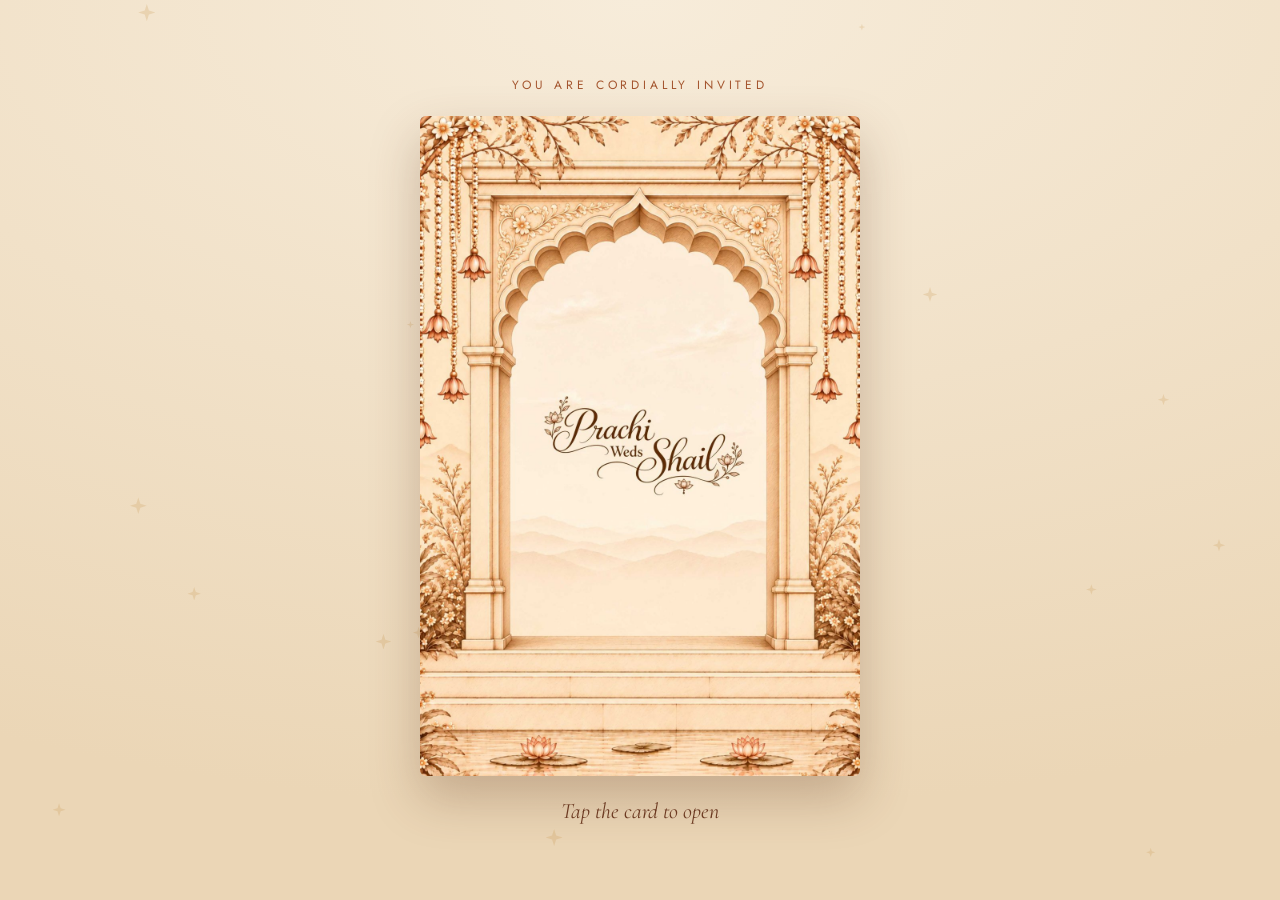
==== grah-shanti-wedding/index.html @ 87657893 "Add files via upload" ====
<!doctype html>
<html lang="en">
<head>
<meta charset="utf-8">
<meta name="viewport" content="width=device-width, initial-scale=1, viewport-fit=cover">
<title>Prachi &amp; Shail Wedding Invite</title>
<link rel="preconnect" href="https://fonts.googleapis.com">
<link rel="preconnect" href="https://fonts.gstatic.com" crossorigin>
<link rel="stylesheet" href="https://fonts.googleapis.com/css2?family=Cormorant+Garamond:ital,wght@0,500;0,600;1,500&family=Jost:wght@400;500&family=Pinyon+Script&display=swap">
<meta name="description" content="With joy in our hearts, we warmly request the honour of your presence as we celebrate the wedding of Prachi and Shail. Mangalik Avsaro on 24 December, Mangal Parinay on 25 December 2026, Anand.">
<meta name="theme-color" content="#f7ecda">
<meta property="og:type" content="website">
<meta property="og:site_name" content="Prachi &amp; Shail">
<meta property="og:title" content="Prachi &amp; Shail | Wedding Invitation">
<meta property="og:description" content="With joy in our hearts, we warmly request the honour of your presence as we celebrate the wedding of Prachi and Shail. Mangalik Avsaro on 24 December, Mangal Parinay on 25 December 2026, Anand.">
<meta property="og:image" content="https://ppanchasara.github.io/prachi-weds-shail/grah-shanti-wedding/og-image.jpg">
<meta property="og:image:secure_url" content="https://ppanchasara.github.io/prachi-weds-shail/grah-shanti-wedding/og-image.jpg">
<meta property="og:image:type" content="image/jpeg">
<meta property="og:image:width" content="1200">
<meta property="og:image:height" content="630">
<meta property="og:image:alt" content="Prachi weds Shail wedding invitation">
<meta property="og:url" content="https://ppanchasara.github.io/prachi-weds-shail/grah-shanti-wedding/">
<meta name="twitter:card" content="summary_large_image">
<meta name="twitter:title" content="Prachi &amp; Shail | Wedding Invitation">
<meta name="twitter:description" content="With joy in our hearts, we warmly request the honour of your presence as we celebrate the wedding of Prachi and Shail. Mangalik Avsaro on 24 December, Mangal Parinay on 25 December 2026, Anand.">
<meta name="twitter:image" content="https://ppanchasara.github.io/prachi-weds-shail/grah-shanti-wedding/og-image.jpg">
<link rel="preload" href="cards/cover.jpg" as="image">
<style>:root{padding-top:env(safe-area-inset-top,0px);padding-bottom:env(safe-area-inset-bottom,0px)}img{max-width:100%}[hidden]{display:none!important}</style>
<style>
  /* Layout: her arched cover with a terracotta seal opens onto a stack of shuffling cards on warm parchment, with petals drifting down. */
  :root {
    --ground: #f7ecda;
    --ground-deep: #ebd6b6;
    --door: #e3c9a3;
    --gold: #a4552e;
    --gold-soft: #6e3b23;
    --text: #5b3220;
    --on-accent: #fff8ee;
    --script: "Pinyon Script", "Snell Roundhand", cursive;
    --display: "Cormorant Garamond", "Cormorant", Georgia, serif;
    --body: "Jost", "Futura", "Century Gothic", system-ui, sans-serif;
    color-scheme: light;
  }
  * { box-sizing: border-box; }
  html, body { height: 100%; }
  body {
    margin: 0;
    background: radial-gradient(120% 90% at 50% 0%, var(--ground) 0%, var(--ground-deep) 100%) var(--ground-deep);
    color: var(--text);
    font-family: var(--body);
    padding-block: 12px;
    padding-left: max(16px, env(safe-area-inset-left, 0px));
    padding-right: max(16px, env(safe-area-inset-right, 0px));
    overflow: hidden;
  }
  button { font: inherit; color: inherit; }
  :focus-visible { outline: 2px solid var(--gold-soft); outline-offset: 3px; }

  /* ---------- Ambient layers ---------- */
  .sky { position: fixed; inset: 0; z-index: 0; pointer-events: none; overflow: hidden; }
  .spark {
    position: absolute; background: var(--gold);
    clip-path: polygon(50% 0, 62% 38%, 100% 50%, 62% 62%, 50% 100%, 38% 62%, 0 50%, 38% 38%);
    opacity: .2; animation: twinkle var(--d, 3s) ease-in-out var(--delay, 0s) infinite;
  }
  @keyframes twinkle { 0%,100% { opacity: .12; transform: scale(.6) rotate(0deg); } 50% { opacity: .95; transform: scale(1.1) rotate(25deg); } }
  #petals { position: fixed; inset: 0; width: 100%; height: 100%; z-index: 5; pointer-events: none; }

  /* ---------- Cards ---------- */
  .stage {
    position: relative; z-index: 1;
    height: 100%; display: flex; flex-direction: column; gap: 10px;
    max-width: 980px; margin: 0 auto;
  }
  .stage[inert] { visibility: hidden; }
  .tabs {
    display: flex; gap: 8px; overflow-x: auto; scrollbar-width: none;
    padding: 2px 0 6px; justify-content: safe center;
  }
  .tabs::-webkit-scrollbar { display: none; }
  .tab {
    flex: 0 0 auto; cursor: pointer;
    background: transparent; border: 1px solid rgba(164,85,46,.32); border-radius: 999px;
    padding: 7px 14px; line-height: 1.15; text-align: center;
    font-family: var(--body); font-size: 12px; letter-spacing: .12em; text-transform: uppercase;
    color: var(--gold-soft);
    opacity: 0; transform: translateY(-8px);
    transition: background .25s, color .25s, border-color .25s;
  }
  .tab small { display: block; font-size: 10px; letter-spacing: .08em; opacity: .75; margin-top: 2px; text-transform: none; }
  .tab[aria-current="true"] { background: var(--gold); border-color: var(--gold); color: var(--ground-deep); }
  .tab[aria-current="true"] small { opacity: .8; }
  .stage.revealed .tab { animation: dropin .7s cubic-bezier(.2,.8,.2,1) both; animation-delay: calc(.3s + var(--i, 0) * 80ms); }
  @keyframes dropin { from { opacity: 0; transform: translateY(-8px); } to { opacity: 1; transform: none; } }

  .viewport { position: relative; flex: 1 1 0; min-height: 0; }
  .modes, .tabs, .foot, .shufflehint { flex-shrink: 0; }
  .track {
    height: 100%; display: flex; overflow-x: auto; overflow-y: hidden;
    scroll-snap-type: x mandatory; scrollbar-width: none; scroll-behavior: smooth;
    overscroll-behavior-x: contain;
  }
  .track::-webkit-scrollbar { display: none; }
  .slide { flex: 0 0 100%; height: 100%; min-width: 0; scroll-snap-align: center; scroll-snap-stop: always; padding: 4px 2px; }
  .slide img {
    display: block; width: 100%; height: 100%; object-fit: contain;
    filter: drop-shadow(0 14px 26px rgba(92,50,24,.26));
    opacity: 0; transform: translateY(26px) scale(.94);
    transition: opacity .7s ease, transform .9s cubic-bezier(.2,.8,.2,1);
  }
  .stage.revealed .slide img { opacity: .45; transform: scale(.93); transition-delay: .25s; }
  .stage.revealed .slide.is-active img { opacity: 1; transform: none; transition-delay: .25s; }
  .stage.settled .slide img, .stage.settled .slide.is-active img { transition-delay: 0s; }

  .arrow {
    display: none; position: absolute; top: 50%; translate: 0 -50%;
    width: 44px; height: 44px; border-radius: 50%; cursor: pointer;
    background: rgba(247,236,218,.88); border: 1px solid rgba(164,85,46,.45); color: var(--gold-soft);
    font-size: 20px; line-height: 1;
  }
  .arrow:hover { background: var(--gold); color: var(--ground-deep); }
  .arrow.prev { left: 0; } .arrow.next { right: 0; }
  @media (min-width: 760px) { .arrow { display: block; } }

  .foot { display: flex; flex-direction: column; align-items: center; gap: 6px; min-height: 64px; justify-content: center; }
  .foot[hidden] { display: none; }
  .where { font-size: 13px; color: var(--text); opacity: .85; text-align: center; margin: 0; text-wrap: balance; }
  .go {
    display: inline-flex; align-items: center; gap: 8px; text-decoration: none; cursor: pointer;
    background: var(--gold); color: var(--ground-deep);
    font-family: var(--body); font-weight: 500; font-size: 13px; letter-spacing: .14em; text-transform: uppercase;
    padding: 11px 20px; border-radius: 999px; transition: background .2s;
  }
  .go:hover { background: var(--gold-soft); }

  /* ---------- Envelope intro ---------- */
  .intro {
    position: fixed; inset: 0; z-index: 20;
    display: flex; flex-direction: column; align-items: center; justify-content: center; gap: 22px; text-align: center;
    padding-block: 12px;
    padding-left: max(16px, env(safe-area-inset-left, 0px));
    padding-right: max(16px, env(safe-area-inset-right, 0px));
    transition: opacity .7s ease, transform .9s ease;
  }
  .intro[hidden] { display: none; }
  .intro.leaving { opacity: 0; transform: scale(1.12) translateY(-2%); pointer-events: none; }
  .eyebrow { font-family: var(--body); font-size: 12px; letter-spacing: .32em; text-transform: uppercase; color: var(--gold); margin: 0; }
  .envelope {
    all: unset; cursor: pointer; position: relative; display: block;
    width: min(100%, 560px); border-radius: 6px;
    box-shadow: 0 22px 50px rgba(92,50,24,.28);
    transition: transform .35s ease;
  }
  .envelope:hover { transform: translateY(-3px); }
  .envelope:focus-visible { outline: 2px solid var(--gold-soft); outline-offset: 6px; }
  .envelope img { display: block; width: 100%; height: auto; border-radius: 6px; }
  .envelope .ring {
    position: absolute; left: 49.9%; top: 70.6%; width: 14%; aspect-ratio: 1; border-radius: 50%;
    translate: -50% -50%; border: 1.5px solid var(--gold); pointer-events: none;
    animation: ring 2.4s ease-out infinite;
  }
  @keyframes ring { from { transform: scale(1); opacity: .9; } to { transform: scale(1.9); opacity: 0; } }
  .hint { font-family: var(--display); font-style: italic; font-size: 22px; color: var(--gold-soft); margin: 0; animation: breathe 2.6s ease-in-out infinite; }
  @keyframes breathe { 0%,100% { opacity: .5 } 50% { opacity: 1 } }

  /* ---------- Viewing styles: scroll, swipe, shuffle ---------- */
  .modes { display: flex; justify-content: center; }
  .seg { display: inline-flex; border: 1px solid rgba(164,85,46,.32); border-radius: 999px; padding: 2px; gap: 2px; }
  .seg button {
    all: unset; cursor: pointer; padding: 5px 14px; border-radius: 999px;
    font-family: var(--body); font-size: 11px; letter-spacing: .14em; text-transform: uppercase; color: var(--gold-soft);
    transition: background .25s, color .25s;
  }
  .seg button[aria-pressed="true"] { background: var(--gold); color: var(--ground-deep); }
  .seg button:focus-visible { outline: 2px solid var(--gold-soft); outline-offset: 2px; }
  .sdir, .shufflehint { display: none; }

  .stage.scroll .track { display: block; overflow-x: hidden; overflow-y: auto; scroll-snap-type: none; }
  .stage.scroll .slide { height: auto; padding: 18px 2px 34px; scroll-snap-align: none; scroll-snap-stop: normal; }
  .stage.scroll .slide:last-child { padding-bottom: 80px; }
  .stage.scroll .slide img { height: auto; max-width: 460px; margin-inline: auto; }
  .stage.scroll.revealed .slide img { opacity: 0; transform: translateY(46px) scale(.95); transition-delay: 0s; }
  .stage.scroll.revealed .slide.seen img { opacity: 1; transform: none; transition-delay: .25s; }
  .stage.scroll.settled .slide.seen img { transition-delay: 0s; }
  .stage.scroll .sdir { display: flex; flex-direction: column; align-items: center; gap: 8px; margin-top: 18px; }
  .stage.scroll .foot, .stage.scroll .arrow { display: none; }

  .stage.shuffle .track { position: relative; display: block; overflow: visible; scroll-snap-type: none; touch-action: pan-y; user-select: none; -webkit-user-select: none; cursor: pointer; }
  .stage.shuffle .slide {
    position: absolute; inset: 0; padding: 26px 28px; scroll-snap-align: none;
    --tx: 0px; --ty: 0px; --r: 0deg; --s: 1;
    transform: translate(var(--tx), var(--ty)) rotate(var(--r)) scale(var(--s));
    transform-origin: 50% 85%;
    z-index: calc(12 - var(--d, 0));
    transition: transform 1.1s cubic-bezier(.25,.8,.25,1), filter 1.1s ease, opacity .6s ease;
  }
  .stage.shuffle .slide[data-d="1"] { --tx: 18px; --ty: -12px; --r: 3.5deg; --s: .97; filter: brightness(.92); }
  .stage.shuffle .slide[data-d="2"] { --tx: -18px; --ty: -18px; --r: -3.5deg; --s: .94; filter: brightness(.84); }
  .stage.shuffle .slide[data-d="3"] { --ty: -22px; --s: .9; filter: brightness(.6); opacity: 0; transition-delay: 0s, 0s, .3s; }
  .stage.shuffle.revealed .slide img, .stage.shuffle.revealed .slide.is-active img { opacity: 1; transform: none; transition-delay: 0s; }
  .stage.shuffle .slide.fly { animation: fly 1.2s cubic-bezier(.45,0,.25,1); }
  .stage.shuffle .slide.flyin { animation: flyin 1.2s cubic-bezier(.2,.8,.2,1); }
  @keyframes fly { 0% { transform: none; z-index: 14; } 45% { transform: translateX(112%) rotate(11deg); z-index: 14; } 46% { z-index: 0; } 100% { z-index: 0; } }
  @keyframes flyin { 0% { transform: translateX(-112%) rotate(-11deg); z-index: 14; } 100% { z-index: 14; } }
  .stage.shuffle .shufflehint { display: block; text-align: center; font-size: 12px; letter-spacing: .1em; color: var(--gold-soft); opacity: .8; margin: 0; }

  .modes { position: relative; min-height: 36px; }
  .back {
    all: unset; cursor: pointer; position: absolute; left: 0; top: 50%; translate: 0 -50%;
    width: 34px; height: 34px; border-radius: 50%; border: 1px solid rgba(164,85,46,.32);
    display: grid; place-items: center; color: var(--gold-soft); transition: background .25s, color .25s;
  }
  .back:hover { background: var(--gold); color: var(--ground-deep); }
  .back:focus-visible { outline: 2px solid var(--gold-soft); outline-offset: 2px; }
  .back svg { width: 18px; height: 18px; }

  .sound {
    all: unset; cursor: pointer; position: absolute; right: 0; top: 50%; translate: 0 -50%;
    width: 34px; height: 34px; border-radius: 50%; border: 1px solid rgba(164,85,46,.32);
    display: grid; place-items: center; color: var(--gold-soft); transition: background .25s, color .25s;
  }
  .sound:hover { background: var(--gold); color: var(--ground-deep); }
  .sound:focus-visible { outline: 2px solid var(--gold-soft); outline-offset: 2px; }
  .sound svg { width: 18px; height: 18px; }
  .sound .off { display: none; }
  .sound[aria-pressed="false"] .on { display: none; }
  .sound[aria-pressed="false"] .off { display: block; }

  /* ---------- Prachi's side ---------- */
  html { overflow: hidden; overscroll-behavior: none; }   /* one-screen page: the tilted back card must not let the page wobble sideways */
  .spark { background: #c38d3f; }
  .tab[aria-current="true"], .go, .arrow:hover, .back:hover, .sound:hover { color: var(--on-accent); }
  .go:hover { background: var(--gold-soft); }
  .envelope { width: min(100%, 440px, calc((100vh - 190px) * .667)); width: min(100%, 440px, calc((100dvh - 190px) * .667)); }
  .pseal {
    position: absolute; left: 50%; top: 73%; width: 21%; aspect-ratio: 1; translate: -50% -50%;
    border-radius: 50%; display: flex; align-items: center; justify-content: center;
    background: radial-gradient(circle at 34% 28%, #e3a46a 0%, #b8642f 55%, #8c4520 100%);
    box-shadow: 0 6px 16px rgba(92,50,24,.45), inset 0 0 0 2px rgba(255,236,210,.45), inset 0 0 0 6px rgba(140,69,32,.35);
    font-family: var(--display); font-weight: 600; color: #fff3e2; letter-spacing: .06em;
    font-size: clamp(15px, 4.6vw, 22px); pointer-events: none;
  }
  .pseal i { display: inline-block; width: 1px; height: 1.1em; background: rgba(255,243,226,.75); margin: 0 .3em; }
  .envelope .ring { top: 73%; width: 21%; border-color: #b8642f; }

  @media (prefers-reduced-motion: reduce) {
    .intro, .envelope, .slide img, .tab { transition: none; }
    .spark, .envelope .ring, .hint { animation: none; }
    .stage.revealed .tab { animation: none; opacity: 1; transform: none; }
    .stage.revealed .slide img { opacity: .45; transform: scale(.93); }
    .stage.revealed .slide.is-active img { opacity: 1; transform: none; }
    .track { scroll-behavior: auto; }
    .stage.shuffle .slide.fly, .stage.shuffle .slide.flyin { animation: none; }
  }
</style>
</head>
<body>


<div class="sky" id="sky" aria-hidden="true"></div>
<canvas id="petals" aria-hidden="true"></canvas>

<main style="height:100%">
  <section class="stage shuffle" id="stage" aria-label="Invitation cards" inert>
    <div class="modes"><button class="back" id="back" type="button" aria-label="Back to the envelope" title="Back to the envelope"><svg viewBox="0 0 24 24" fill="none" stroke="currentColor" stroke-width="1.6" stroke-linecap="round" stroke-linejoin="round" aria-hidden="true"><rect x="3" y="5" width="18" height="14" rx="2"/><path d="M3 7l9 6 9-6"/></svg></button><button class="sound" id="sound" type="button" aria-pressed="true" aria-label="Mute music" title="Mute music"><svg viewBox="0 0 24 24" fill="none" stroke="currentColor" stroke-width="1.6" stroke-linecap="round" stroke-linejoin="round" aria-hidden="true"><path d="M4 9.5h3.5L12 5.5v13l-4.5-4H4z"/><path class="on" d="M15.5 9a4 4 0 0 1 0 6M18 6.5a7.5 7.5 0 0 1 0 11"/><path class="off" d="M16 9.5l5 5M21 9.5l-5 5"/></svg></button></div>
    <nav class="tabs" id="tabs" aria-label="Invitation sections"></nav>
    <div class="viewport">
      <div class="track" id="track" tabindex="0" aria-label="Swipe through the invitation cards">
        <article class="slide" data-tab="Wedding" data-sub="25 Dec" data-where="Aarambh Party Plot, B/h Akshar Farm, Anand" data-q="Aarambh party plot Anand" data-ll="22.5459774,72.9492228" data-pid="ChIJVSWIbZpNXjkR03FnlwYd9Co">
          <img src="cards/wedding.jpg" alt="Mangal Parinay of Prachi and Shail, 25 December 2026. Jaan Aagman 5:00 pm, Hast Melap 6:00 pm, followed by dinner, at Aarambh Party Plot, behind Akshar Farm, Anand. No gifts, only blessings.">
        </article>
        <article class="slide" data-tab="Mangalik" data-sub="24 Dec" data-where="Parijat Party Plot, B/h Akshar Farm, Anand" data-q="Parijat Party Plot Anand" data-ll="22.5476311,72.9488855" data-pid="ChIJh4Avbj5NXjkRNtnHjWjsErw">
          <img src="cards/haldi.jpg" alt="Mangalik Avsaro: Grah Shanti, Mandap Muhurt and Haldi on 24 December 2026 from 8:00 am, followed by lunch, at Parijat, behind Akshar Farm, Anand.">
        </article>
      </div>
      <button class="arrow prev" id="prev" type="button" aria-label="Previous card">&#8249;</button>
      <button class="arrow next" id="next" type="button" aria-label="Next card">&#8250;</button>
    </div>
    <p class="shufflehint">Tap or swipe the card to shuffle</p>
    <div class="foot" id="foot" hidden>
      <p class="where" id="where"></p>
      <a class="go" id="go" href="#" target="_blank" rel="noopener">View location</a>
    </div>
  </section>
</main>

<section class="intro" id="intro" aria-label="Wedding invitation cover">
  <p class="eyebrow">You are cordially invited</p>
  <button class="envelope" id="open" type="button" aria-label="Open the invitation">
    <img src="cards/cover.jpg" alt="Prachi weds Shail, written inside a carved sandstone arch hung with brass bells">
  </button>
  <p class="hint">Tap the card to open</p>
</section>

<audio id="music" src="music.mp3" loop preload="auto"></audio>

<script>
(function () {
  var reduce = window.matchMedia && window.matchMedia('(prefers-reduced-motion: reduce)').matches;
  var intro = document.getElementById('intro');
  var stage = document.getElementById('stage');
  var track = document.getElementById('track');
  var tabsEl = document.getElementById('tabs');
  var foot = document.getElementById('foot');
  var whereEl = document.getElementById('where');
  var go = document.getElementById('go');
  var slides = Array.prototype.slice.call(track.children);
  var tabs = [];
  var current = 0;
  var mode = 'shuffle';

  /* sparkles */
  var sky = document.getElementById('sky');
  for (var n = 0; n < 22; n++) {
    var sp = document.createElement('span');
    sp.className = 'spark';
    var sz = 6 + Math.random() * 12;
    sp.style.cssText = 'left:' + (Math.random() * 100) + '%;top:' + (Math.random() * 100) + '%;width:' + sz + 'px;height:' + sz +
      'px;--d:' + (2.4 + Math.random() * 3.2) + 's;--delay:-' + (Math.random() * 5) + 's';
    sky.appendChild(sp);
  }

  /* tabs */
  slides.forEach(function (s, i) {
    var b = document.createElement('button');
    b.type = 'button';
    b.className = 'tab';
    b.style.setProperty('--i', i);
    b.appendChild(document.createTextNode(s.dataset.tab));
    var sm = document.createElement('small');
    sm.textContent = s.dataset.sub;
    b.appendChild(sm);
    b.addEventListener('click', function () { goTo(i); });
    tabsEl.appendChild(b);
    tabs.push(b);
  });

  function mapLink(s) {
    if (s.dataset.ll) return 'https://www.google.com/maps/search/?api=1&query=' + s.dataset.ll + '&query_place_id=' + s.dataset.pid;
    return 'https://www.google.com/maps/search/?api=1&query=' + encodeURIComponent(s.dataset.q);
  }
  function setActive(i, dir, prev) {
    current = i;
    tabs.forEach(function (t, k) {
      if (k === i) t.setAttribute('aria-current', 'true'); else t.removeAttribute('aria-current');
    });
    slides.forEach(function (s, k) { s.classList.toggle('is-active', k === i); });
    var n = slides.length;
    slides.forEach(function (s, k) { var d = (k - i + n) % n; s.style.setProperty('--d', d); s.dataset.d = Math.min(d, 3); });
    if (mode === 'shuffle' && dir) {
      var el = dir > 0 ? slides[prev] : slides[i];
      if (el && (dir < 0 || prev !== i)) { el.classList.remove('fly', 'flyin'); void el.offsetWidth; el.classList.add(dir > 0 ? 'fly' : 'flyin'); }
    }
    var s = slides[i];
    if (s.dataset.q) {
      foot.hidden = false;
      whereEl.textContent = s.dataset.where;
      go.href = mapLink(s);
    } else {
      foot.hidden = true;
    }
    var t = tabs[i];
    tabsEl.scrollTo({ left: t.offsetLeft - (tabsEl.clientWidth - t.offsetWidth) / 2, behavior: 'smooth' });
  }
  function goTo(i) {
    i = Math.max(0, Math.min(slides.length - 1, i));
    if (mode === 'scroll') { track.scrollTo({ top: slides[i].offsetTop }); setActive(i); }
    else if (mode === 'shuffle') { var p = current; setActive(i, 1, p); }
    else { track.scrollTo({ left: i * track.clientWidth }); setActive(i); }
  }
  var shuffleBusy = false;
  function step(dir) {
    if (mode === 'shuffle') { if (shuffleBusy) return; shuffleBusy = true; setTimeout(function () { shuffleBusy = false; }, reduce ? 0 : 1100); var p = current; setActive((current + dir + slides.length) % slides.length, dir, p); }
    else goTo(current + dir);
  }
  var raf = 0;
  track.addEventListener('scroll', function () {
    cancelAnimationFrame(raf);
    raf = requestAnimationFrame(function () {
      if (mode !== 'swipe') return;
      var i = Math.round(track.scrollLeft / track.clientWidth);
      if (i !== current && i >= 0 && i < slides.length) setActive(i);
    });
  });
  track.addEventListener('keydown', function (e) {
    if (mode === 'scroll') return;
    if (e.key === 'ArrowRight') { e.preventDefault(); step(1); }
    if (e.key === 'ArrowLeft') { e.preventDefault(); step(-1); }
  });
  document.getElementById('prev').addEventListener('click', function () { step(-1); });
  document.getElementById('next').addEventListener('click', function () { step(1); });
  window.addEventListener('resize', function () {
    if (mode !== 'swipe') return;
    track.style.scrollBehavior = 'auto';
    track.scrollLeft = current * track.clientWidth;
    track.style.scrollBehavior = '';
  });

  /* directions under each card (scroll view) */
  slides.forEach(function (s) {
    s.addEventListener('animationend', function () { s.classList.remove('fly', 'flyin'); });
    if (!s.dataset.q) return;
    var d = document.createElement('div'); d.className = 'sdir';
    var p = document.createElement('p'); p.className = 'where'; p.textContent = s.dataset.where;
    var a = document.createElement('a'); a.className = 'go'; a.target = '_blank'; a.rel = 'noopener'; a.textContent = 'View location';
    a.href = mapLink(s);
    d.appendChild(p); d.appendChild(a); s.appendChild(d);
  });

  /* viewing style */
  var modeBtns = {};
  function setMode(m) {
    mode = m;
    stage.classList.toggle('scroll', m === 'scroll');
    stage.classList.toggle('shuffle', m === 'shuffle');
    Object.keys(modeBtns).forEach(function (k) { modeBtns[k].setAttribute('aria-pressed', k === m ? 'true' : 'false'); });
    track.style.scrollBehavior = 'auto';
    track.scrollTop = m === 'scroll' ? slides[current].offsetTop : 0;
    track.scrollLeft = m === 'swipe' ? current * track.clientWidth : 0;
    track.style.scrollBehavior = '';
    setActive(current);
  }
  Object.keys(modeBtns).forEach(function (k) { modeBtns[k].addEventListener('click', function () { setMode(k); }); });

  var px = null;
  track.addEventListener('pointerdown', function (e) { if (mode === 'shuffle') px = e.clientX; });
  track.addEventListener('pointercancel', function () { px = null; });
  track.addEventListener('pointerup', function (e) {
    if (mode !== 'shuffle' || px === null) return;
    var dx = e.clientX - px; px = null;
    if (dx < -40) step(1); else if (dx > 40) step(-1); else if (Math.abs(dx) < 8) step(1);
  });

  if ('IntersectionObserver' in window) {
    var seenIO = new IntersectionObserver(function (es) {
      es.forEach(function (e) { if (e.isIntersecting) e.target.classList.add('seen'); });
    }, { root: track, threshold: 0.15 });
    var midIO = new IntersectionObserver(function (es) {
      es.forEach(function (e) {
        if (e.isIntersecting && mode === 'scroll') { var i = slides.indexOf(e.target); if (i !== current) setActive(i); }
      });
    }, { root: track, rootMargin: '-45% 0px -45% 0px' });
    slides.forEach(function (s) { seenIO.observe(s); midIO.observe(s); });
  } else {
    slides.forEach(function (s) { s.classList.add('seen'); });
  }

  /* petals */
  var canvas = document.getElementById('petals');
  var ctx = canvas.getContext('2d');
  var W = 0, H = 0, petals = [], running = false;
  var colors = ['#e9a23b', '#d9822b', '#cfa95f', '#c4525d', '#f0c987'];
  function size() {
    var dpr = Math.min(window.devicePixelRatio || 1, 2);
    W = canvas.clientWidth; H = canvas.clientHeight;
    canvas.width = W * dpr; canvas.height = H * dpr;
    ctx.setTransform(dpr, 0, 0, dpr, 0, 0);
  }
  function make(spread) {
    return {
      x: Math.random() * W, y: spread ? Math.random() * H : -20 - Math.random() * 60,
      s: 5 + Math.random() * 7, vy: .45 + Math.random() * .8, sw: Math.random() * 6.28, ss: .012 + Math.random() * .02,
      amp: .35 + Math.random() * .9, r: Math.random() * 6.28, vr: (Math.random() - .5) * .05,
      c: colors[(Math.random() * colors.length) | 0], a: .5 + Math.random() * .45
    };
  }
  var rafId = 0, lastTick = 0;
  function frame(now) {
    if (!running) return;
    now = now || performance.now();
    var k = lastTick ? Math.min(Math.max((now - lastTick) / 16.67, 0), 3) : 1;  // same speed at 30, 60 or 120 fps
    lastTick = now;
    rafId = requestAnimationFrame(frame);   // book the next frame first so one bad frame can't stop the loop
    if (!W || !H) size();
    ctx.clearRect(0, 0, W, H);
    for (var i = 0; i < petals.length; i++) {
      var p = petals[i];
      p.y += p.vy * k; p.sw += p.ss * k; p.x += Math.sin(p.sw) * p.amp * k; p.r += p.vr * k;
      if (p.y > H + 20) petals[i] = p = make(false);
      ctx.save();
      ctx.translate(p.x, p.y);
      ctx.rotate(p.r);
      ctx.scale(1, .55 + .45 * Math.abs(Math.sin(p.sw)));
      ctx.globalAlpha = p.a;
      ctx.fillStyle = p.c;
      ctx.beginPath();
      ctx.ellipse(0, 0, p.s, p.s * .5, 0, 0, 6.2832);
      ctx.fill();
      ctx.restore();
    }
  }
  /* restart the loop if the phone froze it (switching apps, coming back from Maps, locking the screen) */
  function kickPetals() {
    if (!running || document.hidden) return;
    if (performance.now() - lastTick > 600) {
      cancelAnimationFrame(rafId);
      lastTick = 0;
      size();
      rafId = requestAnimationFrame(frame);
    }
  }
  document.addEventListener('visibilitychange', kickPetals);
  window.addEventListener('pageshow', kickPetals);
  window.addEventListener('focus', kickPetals);
  setInterval(kickPetals, 1500);
  function startPetals() {
    if (reduce || running) return;
    size();
    var count = W < 600 ? 22 : 34;
    petals = [];
    for (var i = 0; i < count; i++) { var p = make(false); p.y = -Math.random() * H; petals.push(p); }
    running = true;
    lastTick = 0;
    cancelAnimationFrame(rafId);
    rafId = requestAnimationFrame(frame);
  }
  window.addEventListener('resize', function () { if (running) size(); });

  /* music: starts with the tap on the seal (phones need a tap before sound) */
  var music = document.getElementById('music');
  var soundBtn = document.getElementById('sound');
  var muted = false, fadeTimer = 0;
  try { muted = localStorage.getItem('ps-invite-muted') === '1'; } catch (e) {}
  function showSound() {
    soundBtn.setAttribute('aria-pressed', muted ? 'false' : 'true');
    soundBtn.setAttribute('aria-label', muted ? 'Play music' : 'Mute music');
    soundBtn.title = muted ? 'Play music' : 'Mute music';
  }
  function playMusic() {
    if (muted) return;
    clearInterval(fadeTimer);
    try { music.volume = 0; } catch (e) {}
    var pr;
    try { pr = music.play(); } catch (e) {}
    if (pr && pr.catch) pr.catch(function () {});
    fadeTimer = setInterval(function () {
      try { music.volume = Math.min(0.6, music.volume + 0.04); } catch (e) {}
      if (music.volume >= 0.6) clearInterval(fadeTimer);
    }, 100);
  }
  soundBtn.addEventListener('click', function () {
    muted = !muted;
    try { localStorage.setItem('ps-invite-muted', muted ? '1' : '0'); } catch (e) {}
    if (muted) music.pause(); else playMusic();
    showSound();
  });
  document.addEventListener('visibilitychange', function () {
    if (document.hidden) music.pause();
    else if (!muted && intro.hidden) playMusic();
  });
  window.addEventListener('pageshow', function (e) {
    if (e.persisted && !muted && intro.hidden) playMusic();
  });
  showSound();

  /* open */
  function reveal() {
    stage.removeAttribute('inert');
    stage.classList.add('revealed');
    setActive(0);
    intro.hidden = true;
    setTimeout(function () { stage.classList.add('settled'); track.focus({ preventScroll: true }); }, 1600);
  }
  function open() {
    playMusic();
    if (reduce) { reveal(); stage.classList.add('settled'); return; }
    intro.classList.add('leaving');
    startPetals();
    setTimeout(reveal, 700);
  }
  document.getElementById('open').addEventListener('click', open);
  document.getElementById('back').addEventListener('click', function () {
    running = false;
    music.pause();
    try { music.currentTime = 0; } catch (e) {}
    ctx.clearRect(0, 0, W, H);
    stage.setAttribute('inert', '');
    stage.classList.remove('revealed', 'settled');
    track.style.scrollBehavior = 'auto';
    track.scrollTop = 0; track.scrollLeft = 0;
    track.style.scrollBehavior = '';
    setActive(0);
    intro.hidden = false;
    void intro.offsetWidth;
    intro.classList.remove('leaving');
    document.getElementById('open').focus({ preventScroll: true });
  });
  /* a link ending in #shuffle, #swipe or #scroll opens in that style */
  function fromHash() {
    var h = (location.hash || '').replace('#', '');
    if ((h === 'shuffle' || h === 'swipe' || h === 'scroll') && h !== mode) setMode(h);
  }
  setActive(0);
})();
</script>

</body>
</html>
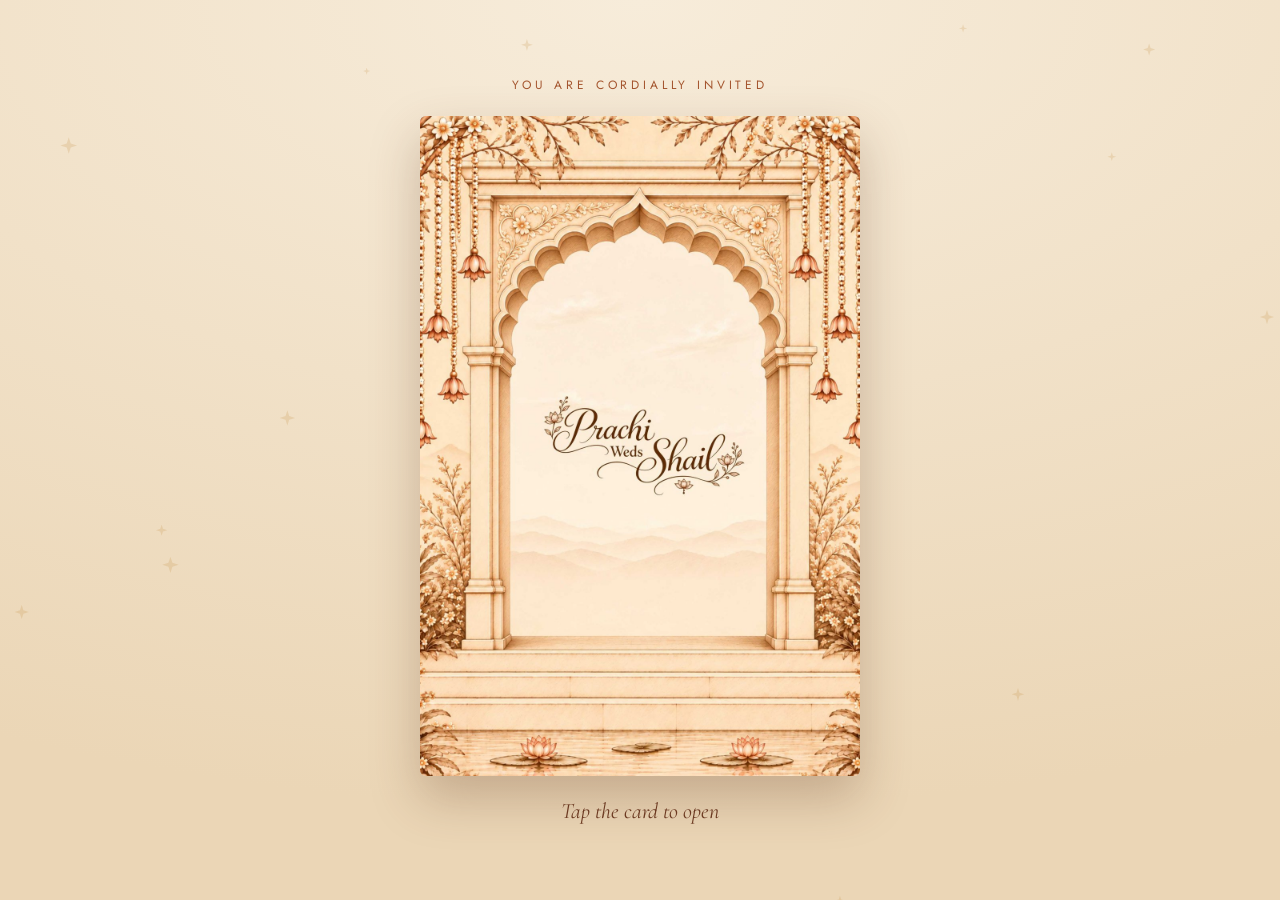
==== commit 4d614e3e: "Add files via upload" ====
--- a/grah-shanti-wedding/index.html
+++ b/grah-shanti-wedding/index.html
@@ -272,6 +272,9 @@
         <article class="slide" data-tab="Mangalik" data-sub="24 Dec" data-where="Parijat Party Plot, B/h Akshar Farm, Anand" data-q="Parijat Party Plot Anand" data-ll="22.5476311,72.9488855" data-pid="ChIJh4Avbj5NXjkRNtnHjWjsErw">
           <img src="cards/haldi.jpg" alt="Mangalik Avsaro: Grah Shanti, Mandap Muhurt and Haldi on 24 December 2026 from 8:00 am, followed by lunch, at Parijat, behind Akshar Farm, Anand.">
         </article>
+        <article class="slide" data-tab="Warm regards" data-sub="With love" data-where="" data-q="">
+          <img src="cards/regards.jpg" alt="Prachi weds Shail. Warm regards from Hansa and Yoginbhai Panchasara, Jagruti and Ar. Dhaval Panchasara, Hansu Associates, Anand.">
+        </article>
       </div>
       <button class="arrow prev" id="prev" type="button" aria-label="Previous card">&#8249;</button>
       <button class="arrow next" id="next" type="button" aria-label="Next card">&#8250;</button>
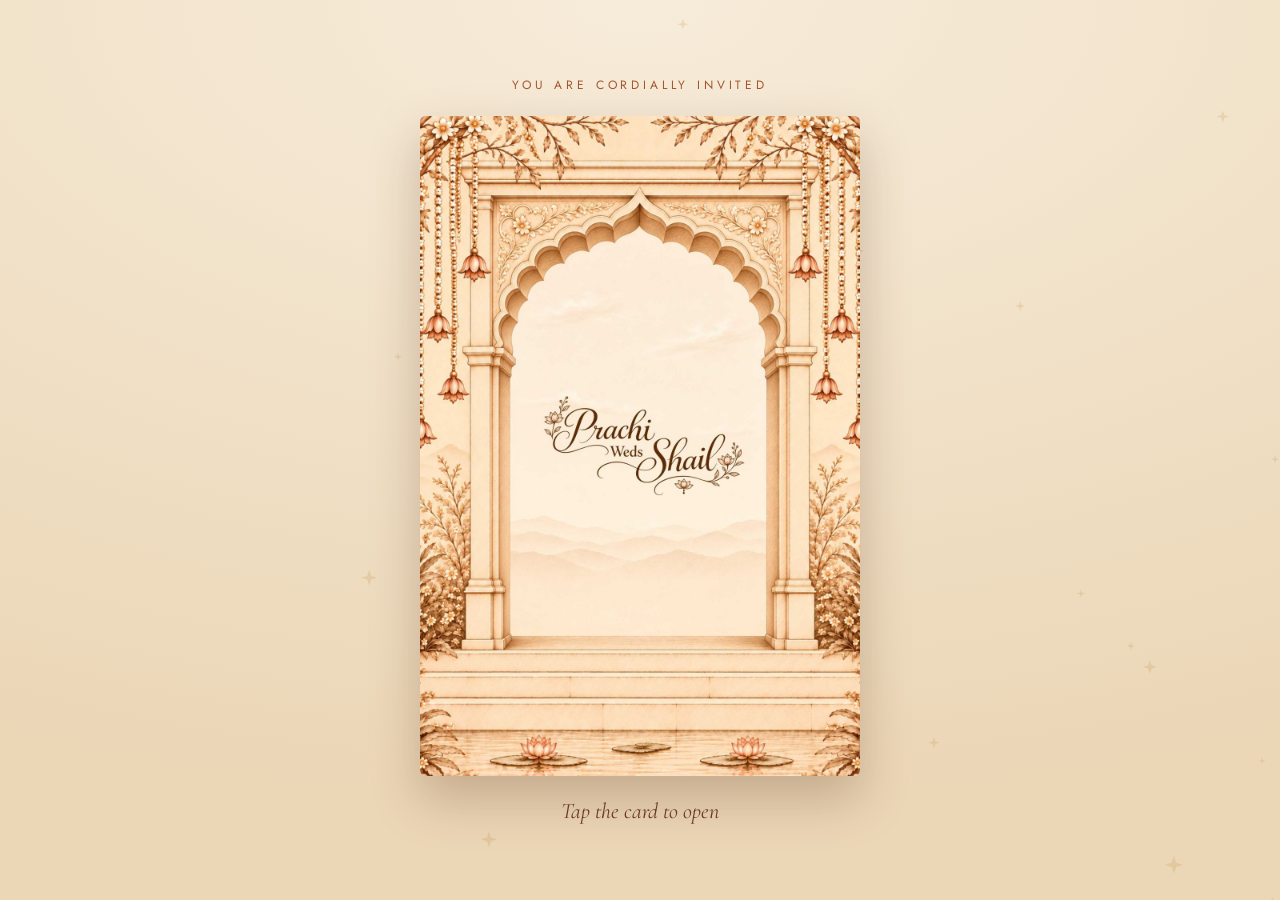
==== commit 0dad4a2d: "Add files via upload" ====
--- a/grah-shanti-wedding/index.html
+++ b/grah-shanti-wedding/index.html
@@ -269,7 +269,7 @@
         <article class="slide" data-tab="Wedding" data-sub="25 Dec" data-where="Aarambh Party Plot, B/h Akshar Farm, Anand" data-q="Aarambh party plot Anand" data-ll="22.5459774,72.9492228" data-pid="ChIJVSWIbZpNXjkR03FnlwYd9Co">
           <img src="cards/wedding.jpg" alt="Mangal Parinay of Prachi and Shail, 25 December 2026. Jaan Aagman 5:00 pm, Hast Melap 6:00 pm, followed by dinner, at Aarambh Party Plot, behind Akshar Farm, Anand. No gifts, only blessings.">
         </article>
-        <article class="slide" data-tab="Mangalik" data-sub="24 Dec" data-where="Parijat Party Plot, B/h Akshar Farm, Anand" data-q="Parijat Party Plot Anand" data-ll="22.5476311,72.9488855" data-pid="ChIJh4Avbj5NXjkRNtnHjWjsErw">
+        <article class="slide" data-tab="Grah Shanti" data-sub="24 Dec" data-where="Parijat Party Plot, B/h Akshar Farm, Anand" data-q="Parijat Party Plot Anand" data-ll="22.5476311,72.9488855" data-pid="ChIJh4Avbj5NXjkRNtnHjWjsErw">
           <img src="cards/haldi.jpg" alt="Mangalik Avsaro: Grah Shanti, Mandap Muhurt and Haldi on 24 December 2026 from 8:00 am, followed by lunch, at Parijat, behind Akshar Farm, Anand.">
         </article>
         <article class="slide" data-tab="Warm regards" data-sub="With love" data-where="" data-q="">
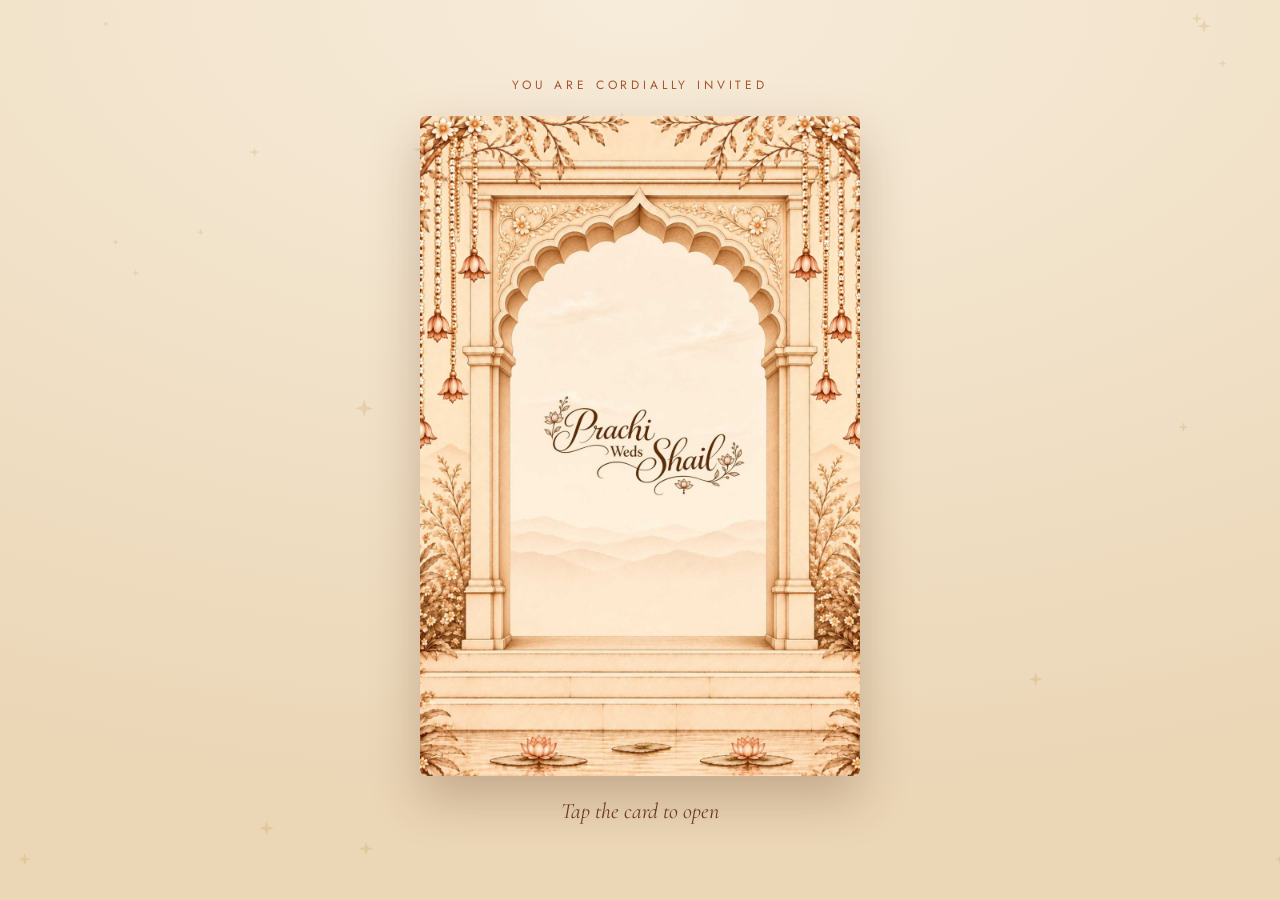
==== commit 48169451: "Add files via upload" ====
--- a/grah-shanti-wedding/index.html
+++ b/grah-shanti-wedding/index.html
@@ -24,7 +24,7 @@
 <meta name="twitter:title" content="Prachi &amp; Shail | Wedding Invitation">
 <meta name="twitter:description" content="With joy in our hearts, we warmly request the honour of your presence as we celebrate the wedding of Prachi and Shail. Mangalik Avsaro on 24 December, Mangal Parinay on 25 December 2026, Anand.">
 <meta name="twitter:image" content="https://ppanchasara.github.io/prachi-weds-shail/grah-shanti-wedding/og-image.jpg">
-<link rel="preload" href="cards/cover.jpg" as="image">
+<link rel="preload" href="cards/cover-base.jpg" as="image">
 <style>:root{padding-top:env(safe-area-inset-top,0px);padding-bottom:env(safe-area-inset-bottom,0px)}img{max-width:100%}[hidden]{display:none!important}</style>
 <style>
   /* Layout: her arched cover with a terracotta seal opens onto a stack of shuffling cards on warm parchment, with petals drifting down. */
@@ -43,6 +43,7 @@
   }
   * { box-sizing: border-box; }
   html, body { height: 100%; }
+  html { overflow: hidden; overscroll-behavior: none; }   /* one-screen page: the tilted back card must not let the page wobble sideways */
   body {
     margin: 0;
     background: radial-gradient(120% 90% at 50% 0%, var(--ground) 0%, var(--ground-deep) 100%) var(--ground-deep);
@@ -232,6 +233,11 @@
   .tab[aria-current="true"], .go, .arrow:hover, .back:hover, .sound:hover { color: var(--on-accent); }
   .go:hover { background: var(--gold-soft); }
   .envelope { width: min(100%, 440px, calc((100vh - 190px) * .667)); width: min(100%, 440px, calc((100dvh - 190px) * .667)); }
+  /* title page: the brass bells on the garlands sway gently from where they hang */
+  .envelope { overflow: hidden; }
+  .envelope .bell { position: absolute; display: block; max-width: none; pointer-events: none;
+    transform-origin: var(--ox) var(--oy); animation: sway var(--dur) ease-in-out var(--delay) infinite alternate; will-change: transform; }
+  @keyframes sway { from { transform: rotate(var(--a0)); } to { transform: rotate(var(--a1)); } }
   .pseal {
     position: absolute; left: 50%; top: 73%; width: 21%; aspect-ratio: 1; translate: -50% -50%;
     border-radius: 50%; display: flex; align-items: center; justify-content: center;
@@ -242,6 +248,9 @@
   }
   .pseal i { display: inline-block; width: 1px; height: 1.1em; background: rgba(255,243,226,.75); margin: 0 .3em; }
   .envelope .ring { top: 73%; width: 21%; border-color: #b8642f; }
+  @media (prefers-reduced-motion: reduce) {
+    .envelope .bell { animation: none; }
+  }
 
   @media (prefers-reduced-motion: reduce) {
     .intro, .envelope, .slide img, .tab { transition: none; }
@@ -290,7 +299,13 @@
 <section class="intro" id="intro" aria-label="Wedding invitation cover">
   <p class="eyebrow">You are cordially invited</p>
   <button class="envelope" id="open" type="button" aria-label="Open the invitation">
-    <img src="cards/cover.jpg" alt="Prachi weds Shail, written inside a carved sandstone arch hung with brass bells">
+    <img src="cards/cover-base.jpg" alt="Prachi weds Shail, written inside a carved sandstone arch hung with garlands of brass bells">
+    <img class="bell" src="cards/bells/bell-l5.webp" alt="" style="left:-4.000%;top:15.879%;width:8.091%;height:34.727%;--ox:49.4%;--oy:0.5%;--a0:0.0deg;--a1:-1.5deg;--dur:3.65s;--delay:-0.55s">
+    <img class="bell" src="cards/bells/bell-r5.webp" alt="" style="left:95.909%;top:15.879%;width:8.273%;height:34.727%;--ox:49.5%;--oy:0.5%;--a0:0.0deg;--a1:1.5deg;--dur:4.11s;--delay:-0.30s">
+    <img class="bell" src="cards/bells/bell-l234.webp" alt="" style="left:1.455%;top:5.879%;width:10.091%;height:37.939%;--ox:48.6%;--oy:1.3%;--a0:0.0deg;--a1:-1.5deg;--dur:3.95s;--delay:-1.44s">
+    <img class="bell" src="cards/bells/bell-l1.webp" alt="" style="left:8.455%;top:5.576%;width:8.000%;height:19.818%;--ox:47.7%;--oy:0.9%;--a0:-1.4deg;--a1:1.4deg;--dur:3.28s;--delay:-1.66s">
+    <img class="bell" src="cards/bells/bell-r234.webp" alt="" style="left:88.455%;top:5.879%;width:10.091%;height:37.879%;--ox:50.5%;--oy:1.3%;--a0:-0.0deg;--a1:1.5deg;--dur:3.25s;--delay:-1.41s">
+    <img class="bell" src="cards/bells/bell-r1.webp" alt="" style="left:83.545%;top:5.576%;width:8.000%;height:19.758%;--ox:51.1%;--oy:0.9%;--a0:1.4deg;--a1:-1.4deg;--dur:3.30s;--delay:-0.30s">
   </button>
   <p class="hint">Tap the card to open</p>
 </section>
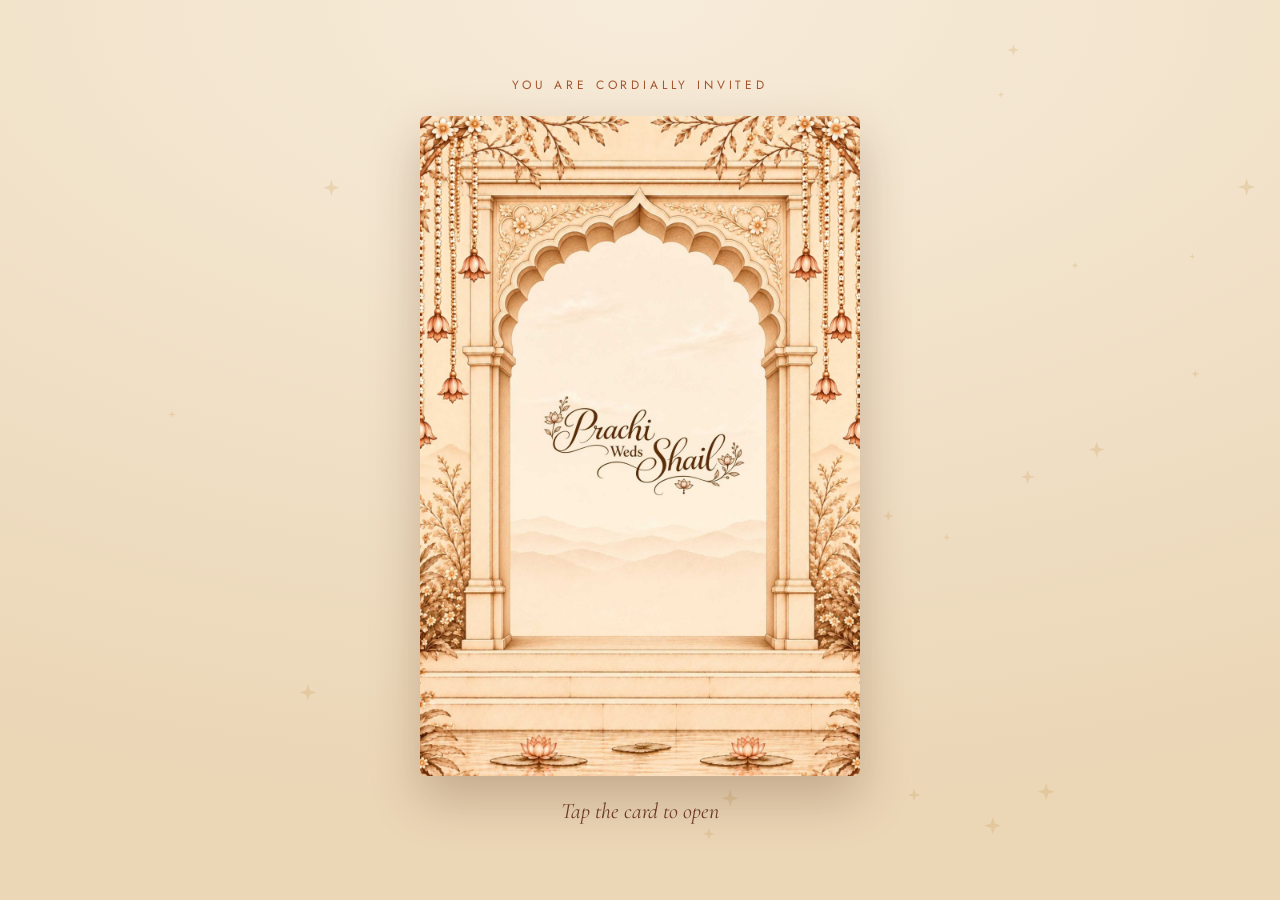
==== commit 2b955bb5: "Bigger invite cards on phones and allow pinch zoom Trim the frame around the card stack on small scr" ====
--- a/grah-shanti-wedding/index.html
+++ b/grah-shanti-wedding/index.html
@@ -50,8 +50,8 @@
     color: var(--text);
     font-family: var(--body);
     padding-block: 12px;
-    padding-left: max(16px, env(safe-area-inset-left, 0px));
-    padding-right: max(16px, env(safe-area-inset-right, 0px));
+    padding-left: max(clamp(8px, 2.5vw, 16px), env(safe-area-inset-left, 0px));
+    padding-right: max(clamp(8px, 2.5vw, 16px), env(safe-area-inset-right, 0px));
     overflow: hidden;
   }
   button { font: inherit; color: inherit; }
@@ -139,8 +139,8 @@
     position: fixed; inset: 0; z-index: 20;
     display: flex; flex-direction: column; align-items: center; justify-content: center; gap: 22px; text-align: center;
     padding-block: 12px;
-    padding-left: max(16px, env(safe-area-inset-left, 0px));
-    padding-right: max(16px, env(safe-area-inset-right, 0px));
+    padding-left: max(clamp(8px, 2.5vw, 16px), env(safe-area-inset-left, 0px));
+    padding-right: max(clamp(8px, 2.5vw, 16px), env(safe-area-inset-right, 0px));
     transition: opacity .7s ease, transform .9s ease;
   }
   .intro[hidden] { display: none; }
@@ -186,9 +186,9 @@
   .stage.scroll .sdir { display: flex; flex-direction: column; align-items: center; gap: 8px; margin-top: 18px; }
   .stage.scroll .foot, .stage.scroll .arrow { display: none; }
 
-  .stage.shuffle .track { position: relative; display: block; overflow: visible; scroll-snap-type: none; touch-action: pan-y; user-select: none; -webkit-user-select: none; cursor: pointer; }
+  .stage.shuffle .track { position: relative; display: block; overflow: visible; scroll-snap-type: none; touch-action: pan-y pinch-zoom; user-select: none; -webkit-user-select: none; cursor: pointer; }
   .stage.shuffle .slide {
-    position: absolute; inset: 0; padding: 26px 28px; scroll-snap-align: none;
+    position: absolute; inset: 0; padding: clamp(6px, 2.5vw, 26px) clamp(4px, 2.5vw, 28px); scroll-snap-align: none;
     --tx: 0px; --ty: 0px; --r: 0deg; --s: 1;
     transform: translate(var(--tx), var(--ty)) rotate(var(--r)) scale(var(--s));
     transform-origin: 50% 85%;
@@ -441,9 +441,14 @@
   Object.keys(modeBtns).forEach(function (k) { modeBtns[k].addEventListener('click', function () { setMode(k); }); });
 
   var px = null;
-  track.addEventListener('pointerdown', function (e) { if (mode === 'shuffle') px = e.clientX; });
-  track.addEventListener('pointercancel', function () { px = null; });
+  var fingers = 0, multi = false;
+  function zoomed() { return window.visualViewport && visualViewport.scale > 1.05; }
+  track.addEventListener('pointerdown', function (e) { fingers++; if (fingers > 1) multi = true; if (mode === 'shuffle') px = e.clientX; });
+  track.addEventListener('pointercancel', function () { px = null; fingers = Math.max(0, fingers - 1); if (!fingers) multi = false; });
   track.addEventListener('pointerup', function (e) {
+    fingers = Math.max(0, fingers - 1);
+    var wasMulti = multi; if (!fingers) multi = false;
+    if (wasMulti || zoomed()) { px = null; return; }
     if (mode !== 'shuffle' || px === null) return;
     var dx = e.clientX - px; px = null;
     if (dx < -40) step(1); else if (dx > 40) step(-1); else if (Math.abs(dx) < 8) step(1);
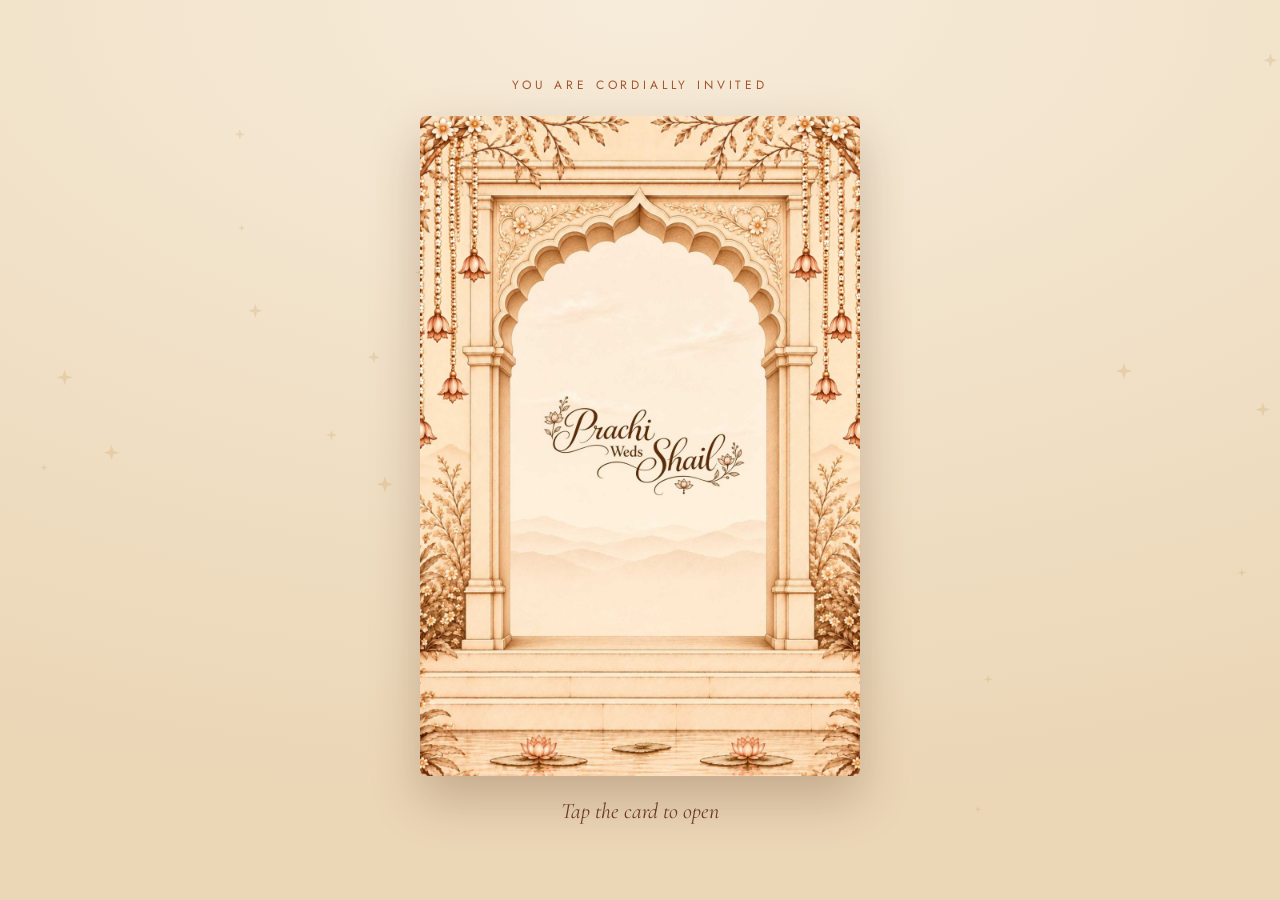
==== commit 5dbe36be: "Make card swiping reliable and smoother The card now follows the finger and flies off the way it was" ====
--- a/grah-shanti-wedding/index.html
+++ b/grah-shanti-wedding/index.html
@@ -201,8 +201,9 @@
   .stage.shuffle.revealed .slide img, .stage.shuffle.revealed .slide.is-active img { opacity: 1; transform: none; transition-delay: 0s; }
   .stage.shuffle .slide.fly { animation: fly 1.2s cubic-bezier(.45,0,.25,1); }
   .stage.shuffle .slide.flyin { animation: flyin 1.2s cubic-bezier(.2,.8,.2,1); }
-  @keyframes fly { 0% { transform: none; z-index: 14; } 45% { transform: translateX(112%) rotate(11deg); z-index: 14; } 46% { z-index: 0; } 100% { z-index: 0; } }
+  @keyframes fly { 0% { transform: translateX(var(--dx, 0px)) rotate(var(--dr, 0deg)); z-index: 14; } 45% { transform: translateX(calc(112% * var(--fx, 1))) rotate(calc(11deg * var(--fx, 1))); z-index: 14; } 46% { z-index: 0; } 100% { z-index: 0; } }
   @keyframes flyin { 0% { transform: translateX(-112%) rotate(-11deg); z-index: 14; } 100% { z-index: 14; } }
+  .stage.shuffle.zoomed .track { touch-action: manipulation; cursor: auto; }
   .stage.shuffle .shufflehint { display: block; text-align: center; font-size: 12px; letter-spacing: .1em; color: var(--gold-soft); opacity: .8; margin: 0; }
 
   .modes { position: relative; min-height: 36px; }
@@ -388,7 +389,7 @@
   }
   var shuffleBusy = false;
   function step(dir) {
-    if (mode === 'shuffle') { if (shuffleBusy) return; shuffleBusy = true; setTimeout(function () { shuffleBusy = false; }, reduce ? 0 : 1100); var p = current; setActive((current + dir + slides.length) % slides.length, dir, p); }
+    if (mode === 'shuffle') { if (shuffleBusy) return; shuffleBusy = true; setTimeout(function () { shuffleBusy = false; }, reduce ? 0 : 550); var p = current; setActive((current + dir + slides.length) % slides.length, dir, p); }
     else goTo(current + dir);
   }
   var raf = 0;
@@ -416,7 +417,7 @@
 
   /* directions under each card (scroll view) */
   slides.forEach(function (s) {
-    s.addEventListener('animationend', function () { s.classList.remove('fly', 'flyin'); });
+    s.addEventListener('animationend', function () { s.classList.remove('fly', 'flyin'); s.style.removeProperty('--dx'); s.style.removeProperty('--dr'); s.style.removeProperty('--fx'); });
     if (!s.dataset.q) return;
     var d = document.createElement('div'); d.className = 'sdir';
     var p = document.createElement('p'); p.className = 'where'; p.textContent = s.dataset.where;
@@ -440,18 +441,61 @@
   }
   Object.keys(modeBtns).forEach(function (k) { modeBtns[k].addEventListener('click', function () { setMode(k); }); });
 
-  var px = null;
-  var fingers = 0, multi = false;
-  function zoomed() { return window.visualViewport && visualViewport.scale > 1.05; }
-  track.addEventListener('pointerdown', function (e) { fingers++; if (fingers > 1) multi = true; if (mode === 'shuffle') px = e.clientX; });
-  track.addEventListener('pointercancel', function () { px = null; fingers = Math.max(0, fingers - 1); if (!fingers) multi = false; });
+  /* tap or swipe the card stack: the card follows the finger, a pinch never shuffles */
+  var px = null, py = 0, pt = 0, dragging = false, ptrs = {}, nPtrs = 0, multi = false;
+  function zoomed() { return !!(window.visualViewport && visualViewport.scale > 1.1); }
+  function syncZoom() { stage.classList.toggle('zoomed', zoomed()); }
+  if (window.visualViewport) visualViewport.addEventListener('resize', syncZoom);
+  function settle(s) {
+    if (!s) return;
+    s.style.transition = 'transform .28s cubic-bezier(.2,.8,.2,1)';
+    s.style.transform = '';
+    setTimeout(function () { s.style.transition = ''; }, 300);
+  }
+  function forget(e) { if (ptrs[e.pointerId]) { delete ptrs[e.pointerId]; nPtrs--; } }
+  track.addEventListener('dragstart', function (e) { e.preventDefault(); });
+  track.addEventListener('pointerdown', function (e) {
+    if (mode !== 'shuffle') return;
+    if (e.isPrimary) { ptrs = {}; nPtrs = 0; multi = false; }   /* every new touch starts clean */
+    if (!ptrs[e.pointerId]) { ptrs[e.pointerId] = 1; nPtrs++; }
+    if (nPtrs > 1) { multi = true; if (dragging) settle(slides[current]); px = null; dragging = false; return; }
+    if (zoomed()) { px = null; return; }
+    px = e.clientX; py = e.clientY; pt = Date.now(); dragging = false;
+    if (e.pointerType === 'mouse') { try { track.setPointerCapture(e.pointerId); } catch (err) {} }
+  });
+  track.addEventListener('pointermove', function (e) {
+    if (px === null || multi || shuffleBusy) return;
+    var dx = e.clientX - px, dy = e.clientY - py;
+    if (!dragging && Math.abs(dx) > 10 && Math.abs(dx) > Math.abs(dy)) dragging = true;
+    if (dragging && !reduce) {
+      var s = slides[current];
+      s.style.transition = 'none';
+      s.style.transform = 'translateX(' + dx + 'px) rotate(' + (dx * 0.03) + 'deg)';
+    }
+  });
+  track.addEventListener('pointercancel', function (e) {
+    forget(e);
+    if (dragging) settle(slides[current]);
+    px = null; dragging = false;
+  });
   track.addEventListener('pointerup', function (e) {
-    fingers = Math.max(0, fingers - 1);
-    var wasMulti = multi; if (!fingers) multi = false;
-    if (wasMulti || zoomed()) { px = null; return; }
-    if (mode !== 'shuffle' || px === null) return;
-    var dx = e.clientX - px; px = null;
-    if (dx < -40) step(1); else if (dx > 40) step(-1); else if (Math.abs(dx) < 8) step(1);
+    forget(e);
+    if (px === null) return;
+    var dx = e.clientX - px, dy = e.clientY - py, quick = Date.now() - pt < 300, wasDrag = dragging;
+    px = null; dragging = false;
+    var s = slides[current];
+    if (multi || zoomed() || shuffleBusy) { if (wasDrag) settle(s); return; }
+    if (wasDrag && (Math.abs(dx) > 60 || (quick && Math.abs(dx) > 25))) {
+      if (dx < 0) {   /* swipe left: this card flies off to the left from where the finger left it */
+        s.style.setProperty('--dx', dx + 'px'); s.style.setProperty('--dr', (dx * 0.03) + 'deg'); s.style.setProperty('--fx', '-1');
+        s.style.transition = ''; s.style.transform = '';
+        step(1);
+      } else {        /* swipe right: this card slides back and the previous one comes in from the left */
+        settle(s);
+        step(-1);
+      }
+    } else if (wasDrag) settle(s);
+    else if (Math.abs(dx) < 12 && Math.abs(dy) < 12) step(1);
   });
 
   if ('IntersectionObserver' in window) {
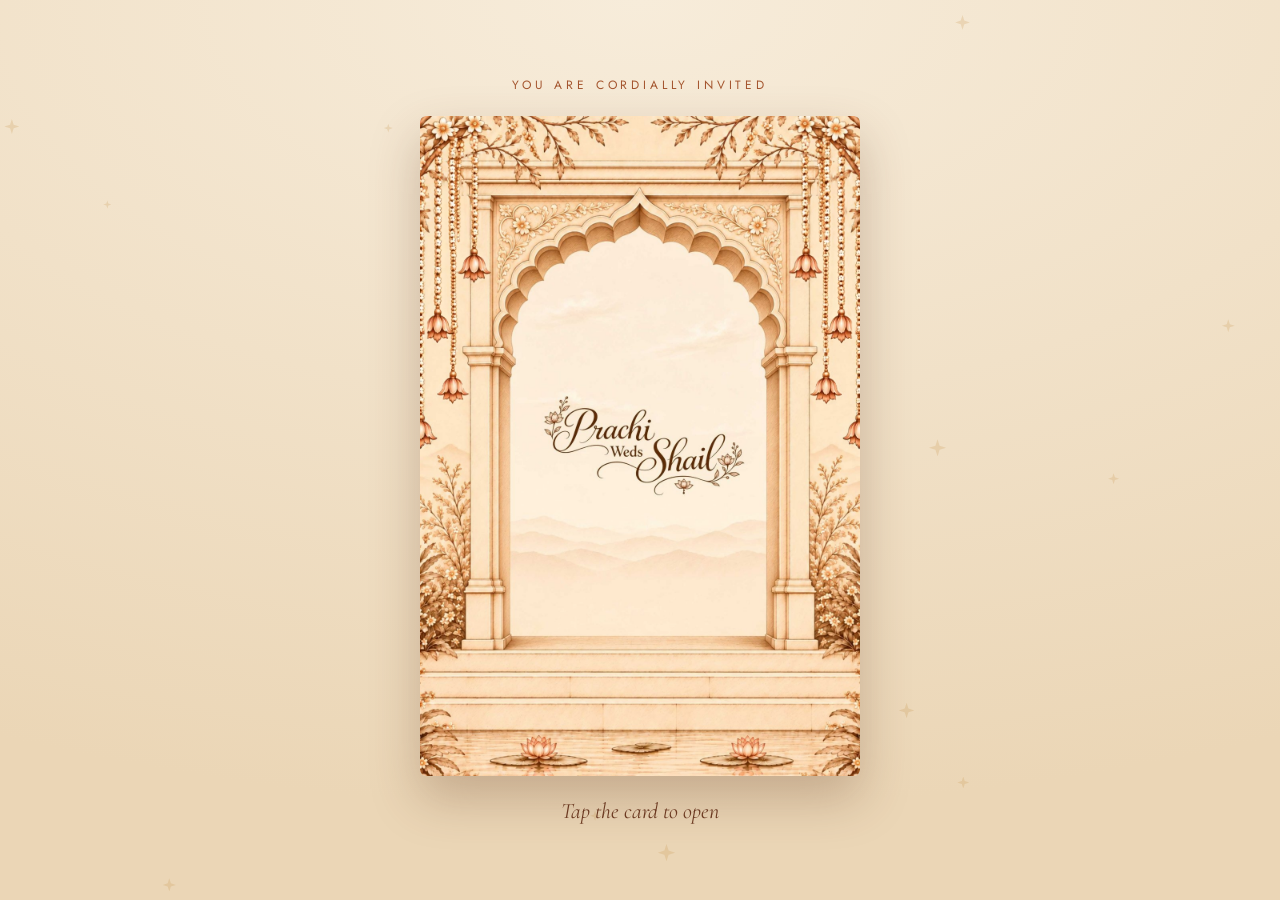
==== commit 8bcb70f4: "Zoom and move around inside the card instead of zooming the page Pinching the card now zooms the car" ====
--- a/grah-shanti-wedding/index.html
+++ b/grah-shanti-wedding/index.html
@@ -186,7 +186,7 @@
   .stage.scroll .sdir { display: flex; flex-direction: column; align-items: center; gap: 8px; margin-top: 18px; }
   .stage.scroll .foot, .stage.scroll .arrow { display: none; }
 
-  .stage.shuffle .track { position: relative; display: block; overflow: visible; scroll-snap-type: none; touch-action: pan-y pinch-zoom; user-select: none; -webkit-user-select: none; cursor: pointer; }
+  .stage.shuffle .track { position: relative; display: block; overflow: visible; scroll-snap-type: none; touch-action: none; user-select: none; -webkit-user-select: none; cursor: pointer; }
   .stage.shuffle .slide {
     position: absolute; inset: 0; padding: clamp(6px, 2.5vw, 26px) clamp(4px, 2.5vw, 28px); scroll-snap-align: none;
     --tx: 0px; --ty: 0px; --r: 0deg; --s: 1;
@@ -203,7 +203,9 @@
   .stage.shuffle .slide.flyin { animation: flyin 1.2s cubic-bezier(.2,.8,.2,1); }
   @keyframes fly { 0% { transform: translateX(var(--dx, 0px)) rotate(var(--dr, 0deg)); z-index: 14; } 45% { transform: translateX(calc(112% * var(--fx, 1))) rotate(calc(11deg * var(--fx, 1))); z-index: 14; } 46% { z-index: 0; } 100% { z-index: 0; } }
   @keyframes flyin { 0% { transform: translateX(-112%) rotate(-11deg); z-index: 14; } 100% { z-index: 14; } }
-  .stage.shuffle.zoomed .track { touch-action: manipulation; cursor: auto; }
+  .stage.shuffle .slide.zoomed-in { overflow: hidden; }
+  .track.ptr:focus-visible { outline: none; }
+  .stage.shuffle.cardzoom .track { cursor: grab; }
   .stage.shuffle .shufflehint { display: block; text-align: center; font-size: 12px; letter-spacing: .1em; color: var(--gold-soft); opacity: .8; margin: 0; }
 
   .modes { position: relative; min-height: 36px; }
@@ -359,6 +361,7 @@
     return 'https://www.google.com/maps/search/?api=1&query=' + encodeURIComponent(s.dataset.q);
   }
   function setActive(i, dir, prev) {
+    resetZoom(false);
     current = i;
     tabs.forEach(function (t, k) {
       if (k === i) t.setAttribute('aria-current', 'true'); else t.removeAttribute('aria-current');
@@ -402,6 +405,7 @@
     });
   });
   track.addEventListener('keydown', function (e) {
+    track.classList.remove('ptr');
     if (mode === 'scroll') return;
     if (e.key === 'ArrowRight') { e.preventDefault(); step(1); }
     if (e.key === 'ArrowLeft') { e.preventDefault(); step(-1); }
@@ -441,51 +445,98 @@
   }
   Object.keys(modeBtns).forEach(function (k) { modeBtns[k].addEventListener('click', function () { setMode(k); }); });
 
-  /* tap or swipe the card stack: the card follows the finger, a pinch never shuffles */
-  var px = null, py = 0, pt = 0, dragging = false, ptrs = {}, nPtrs = 0, multi = false;
-  function zoomed() { return !!(window.visualViewport && visualViewport.scale > 1.1); }
-  function syncZoom() { stage.classList.toggle('zoomed', zoomed()); }
-  if (window.visualViewport) visualViewport.addEventListener('resize', syncZoom);
+  /* card stack gestures, all handled here so every phone behaves the same:
+     one finger: tap = next card, swipe = next/previous (the card follows the finger);
+     two fingers: pinch to zoom the card; while zoomed, one finger moves around and a tap zooms back out */
+  var pts = {}, nPts = 0, gesture = null, sx = 0, sy = 0, st = 0;
+  var z = 1, tx = 0, ty = 0, z0 = 1, t0x = 0, t0y = 0, d0 = 1, m0x = 0, m0y = 0, cx = 0, cy = 0;
+  var MAXZ = 4, hintEl = document.querySelector('.shufflehint'), hintText = hintEl ? hintEl.textContent : '';
+  function cardImg() { return slides[current].querySelector('img'); }
+  function drawn(im) {   /* size of the card as drawn inside its box (object-fit: contain) */
+    var bw = im.offsetWidth, bh = im.offsetHeight, ar = (im.naturalWidth || 2) / (im.naturalHeight || 3);
+    var dw = Math.min(bw, bh * ar); return { bw: bw, bh: bh, dw: dw, dh: dw / ar };
+  }
+  function clampPan() {
+    var d = drawn(cardImg());
+    var mx = Math.max(0, (d.dw * z - d.bw) / 2), my = Math.max(0, (d.dh * z - d.bh) / 2);
+    tx = Math.max(-mx, Math.min(mx, tx)); ty = Math.max(-my, Math.min(my, ty));
+  }
+  function applyZoom(animate) {
+    var im = cardImg();
+    im.style.transition = animate ? 'transform .25s ease' : 'none';
+    im.style.transform = z > 1 ? 'translate(' + tx + 'px,' + ty + 'px) scale(' + z + ')' : '';
+    slides[current].classList.toggle('zoomed-in', z > 1);
+    stage.classList.toggle('cardzoom', z > 1);
+    if (hintEl) hintEl.textContent = z > 1 ? 'Drag to move around \u00b7 tap to zoom out' : hintText;
+  }
+  function resetZoom(animate) { if (z === 1 && !tx && !ty) return; z = 1; tx = 0; ty = 0; applyZoom(animate); }
+  function centre() {   /* untransformed centre of the card on screen */
+    var r = cardImg().getBoundingClientRect(); cx = r.left + r.width / 2 - tx; cy = r.top + r.height / 2 - ty;
+  }
   function settle(s) {
     if (!s) return;
     s.style.transition = 'transform .28s cubic-bezier(.2,.8,.2,1)';
     s.style.transform = '';
     setTimeout(function () { s.style.transition = ''; }, 300);
   }
-  function forget(e) { if (ptrs[e.pointerId]) { delete ptrs[e.pointerId]; nPtrs--; } }
+  function two() { var k = Object.keys(pts); return [pts[k[0]], pts[k[1]]]; }
+  function startPinch() {
+    var p = two(); d0 = Math.hypot(p[0].x - p[1].x, p[0].y - p[1].y) || 1;
+    m0x = (p[0].x + p[1].x) / 2; m0y = (p[0].y + p[1].y) / 2; z0 = z; t0x = tx; t0y = ty; centre();
+  }
+  function startOne(x, y) { sx = x; sy = y; st = Date.now(); t0x = tx; t0y = ty; }
   track.addEventListener('dragstart', function (e) { e.preventDefault(); });
+  track.addEventListener('gesturestart', function (e) { e.preventDefault(); });   /* older iPhones: no page zoom on the card */
   track.addEventListener('pointerdown', function (e) {
+    track.classList.add('ptr');
     if (mode !== 'shuffle') return;
-    if (e.isPrimary) { ptrs = {}; nPtrs = 0; multi = false; }   /* every new touch starts clean */
-    if (!ptrs[e.pointerId]) { ptrs[e.pointerId] = 1; nPtrs++; }
-    if (nPtrs > 1) { multi = true; if (dragging) settle(slides[current]); px = null; dragging = false; return; }
-    if (zoomed()) { px = null; return; }
-    px = e.clientX; py = e.clientY; pt = Date.now(); dragging = false;
+    if (e.isPrimary || !nPts) { pts = {}; nPts = 0; gesture = null; }   /* every new touch starts clean */
+    if (!pts[e.pointerId]) nPts++;
+    pts[e.pointerId] = { x: e.clientX, y: e.clientY };
     if (e.pointerType === 'mouse') { try { track.setPointerCapture(e.pointerId); } catch (err) {} }
+    if (nPts === 1) startOne(e.clientX, e.clientY);
+    else if (nPts === 2) { if (gesture === 'swipe') settle(slides[current]); gesture = 'pinch'; startPinch(); }
   });
   track.addEventListener('pointermove', function (e) {
-    if (px === null || multi || shuffleBusy) return;
-    var dx = e.clientX - px, dy = e.clientY - py;
-    if (!dragging && Math.abs(dx) > 10 && Math.abs(dx) > Math.abs(dy)) dragging = true;
-    if (dragging && !reduce) {
+    if (!pts[e.pointerId]) return;
+    pts[e.pointerId] = { x: e.clientX, y: e.clientY };
+    if (gesture === 'pinch' && nPts >= 2) {
+      var p = two(), d = Math.hypot(p[0].x - p[1].x, p[0].y - p[1].y), mx = (p[0].x + p[1].x) / 2, my = (p[0].y + p[1].y) / 2;
+      z = Math.max(1, Math.min(MAXZ, z0 * d / d0));
+      tx = mx - cx - z * (m0x - cx - t0x) / z0; ty = my - cy - z * (m0y - cy - t0y) / z0;
+      clampPan(); applyZoom(false); return;
+    }
+    if (nPts !== 1) return;
+    var dx = e.clientX - sx, dy = e.clientY - sy;
+    if (z > 1 || gesture === 'pan') {
+      if (gesture === null && Math.abs(dx) + Math.abs(dy) > 6) gesture = 'pan';
+      if (gesture === 'pan') { tx = t0x + dx; ty = t0y + dy; clampPan(); applyZoom(false); }
+      return;
+    }
+    if (shuffleBusy) return;
+    if (gesture === null && Math.abs(dx) > 10 && Math.abs(dx) > Math.abs(dy)) gesture = 'swipe';
+    if (gesture === 'swipe' && !reduce) {
       var s = slides[current];
       s.style.transition = 'none';
       s.style.transform = 'translateX(' + dx + 'px) rotate(' + (dx * 0.03) + 'deg)';
     }
   });
-  track.addEventListener('pointercancel', function (e) {
-    forget(e);
-    if (dragging) settle(slides[current]);
-    px = null; dragging = false;
-  });
-  track.addEventListener('pointerup', function (e) {
-    forget(e);
-    if (px === null) return;
-    var dx = e.clientX - px, dy = e.clientY - py, quick = Date.now() - pt < 300, wasDrag = dragging;
-    px = null; dragging = false;
-    var s = slides[current];
-    if (multi || zoomed() || shuffleBusy) { if (wasDrag) settle(s); return; }
-    if (wasDrag && (Math.abs(dx) > 60 || (quick && Math.abs(dx) > 25))) {
+  function lift(e, cancelled) {
+    if (!pts[e.pointerId]) return;
+    delete pts[e.pointerId]; nPts--;
+    if (gesture === 'pinch') {
+      if (nPts === 1) { var k = Object.keys(pts)[0]; startOne(pts[k].x, pts[k].y); gesture = 'pan'; }   /* one finger left: keep moving */
+      if (z < 1.08) resetZoom(true);
+      return;
+    }
+    if (nPts > 0) return;
+    var g = gesture; gesture = null;
+    var dx = e.clientX - sx, dy = e.clientY - sy, quick = Date.now() - st < 300, s = slides[current];
+    if (g === 'pan') { if (z < 1.08) resetZoom(true); return; }
+    if (cancelled) { if (g === 'swipe') settle(s); return; }
+    if (z > 1) { if (Math.abs(dx) < 12 && Math.abs(dy) < 12) resetZoom(true); return; }   /* tap while zoomed: zoom out */
+    if (shuffleBusy) { if (g === 'swipe') settle(s); return; }
+    if (g === 'swipe' && (Math.abs(dx) > 60 || (quick && Math.abs(dx) > 25))) {
       if (dx < 0) {   /* swipe left: this card flies off to the left from where the finger left it */
         s.style.setProperty('--dx', dx + 'px'); s.style.setProperty('--dr', (dx * 0.03) + 'deg'); s.style.setProperty('--fx', '-1');
         s.style.transition = ''; s.style.transform = '';
@@ -494,9 +545,11 @@
         settle(s);
         step(-1);
       }
-    } else if (wasDrag) settle(s);
+    } else if (g === 'swipe') settle(s);
     else if (Math.abs(dx) < 12 && Math.abs(dy) < 12) step(1);
-  });
+  }
+  track.addEventListener('pointerup', function (e) { lift(e, false); });
+  track.addEventListener('pointercancel', function (e) { lift(e, true); });
 
   if ('IntersectionObserver' in window) {
     var seenIO = new IntersectionObserver(function (es) {
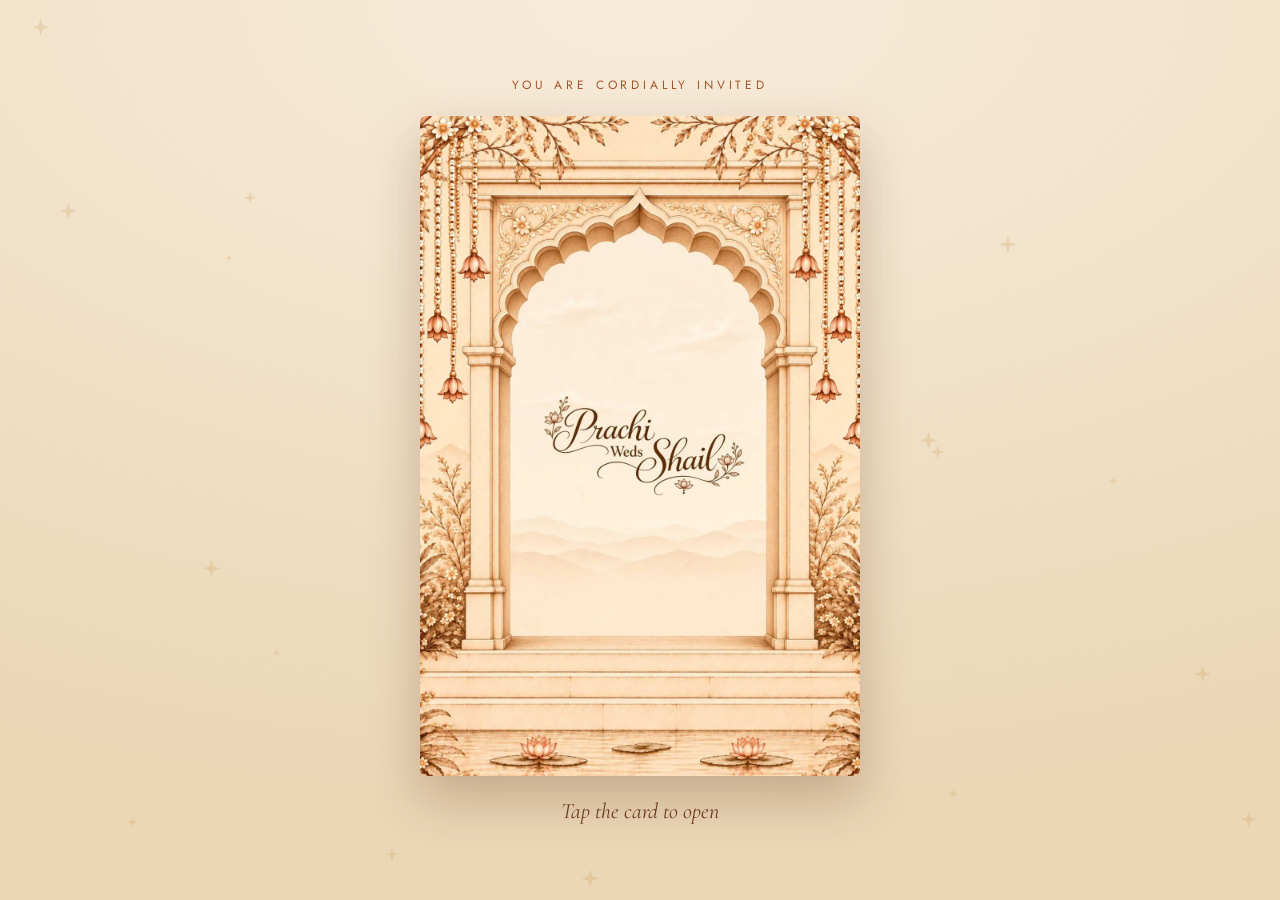
==== commit ad2ec12f: "Clean up the invite code and make it load twice as fast - One shared invite.css and invite.js for al" ====
--- a/grah-shanti-wedding/index.html
+++ b/grah-shanti-wedding/index.html
@@ -4,9 +4,12 @@
 <meta charset="utf-8">
 <meta name="viewport" content="width=device-width, initial-scale=1, viewport-fit=cover">
 <title>Prachi &amp; Shail Wedding Invite</title>
+<link rel="icon" href="data:,">
+<link rel="preload" href="../cards/cover-base.webp" as="image" type="image/webp" fetchpriority="high">
 <link rel="preconnect" href="https://fonts.googleapis.com">
 <link rel="preconnect" href="https://fonts.gstatic.com" crossorigin>
-<link rel="stylesheet" href="https://fonts.googleapis.com/css2?family=Cormorant+Garamond:ital,wght@0,500;0,600;1,500&family=Jost:wght@400;500&family=Pinyon+Script&display=swap">
+<link rel="stylesheet" href="https://fonts.googleapis.com/css2?family=Cormorant+Garamond:ital,wght@1,500&family=Jost:wght@400;500&display=swap">
+<link rel="stylesheet" href="../invite.css?v=20261111">
 <meta name="description" content="With joy in our hearts, we warmly request the honour of your presence as we celebrate the wedding of Prachi and Shail. Mangalik Avsaro on 24 December, Mangal Parinay on 25 December 2026, Anand.">
 <meta name="theme-color" content="#f7ecda">
 <meta property="og:type" content="website">
@@ -24,274 +27,35 @@
 <meta name="twitter:title" content="Prachi &amp; Shail | Wedding Invitation">
 <meta name="twitter:description" content="With joy in our hearts, we warmly request the honour of your presence as we celebrate the wedding of Prachi and Shail. Mangalik Avsaro on 24 December, Mangal Parinay on 25 December 2026, Anand.">
 <meta name="twitter:image" content="https://ppanchasara.github.io/prachi-weds-shail/grah-shanti-wedding/og-image.jpg">
-<link rel="preload" href="cards/cover-base.jpg" as="image">
-<style>:root{padding-top:env(safe-area-inset-top,0px);padding-bottom:env(safe-area-inset-bottom,0px)}img{max-width:100%}[hidden]{display:none!important}</style>
-<style>
-  /* Layout: her arched cover with a terracotta seal opens onto a stack of shuffling cards on warm parchment, with petals drifting down. */
-  :root {
-    --ground: #f7ecda;
-    --ground-deep: #ebd6b6;
-    --door: #e3c9a3;
-    --gold: #a4552e;
-    --gold-soft: #6e3b23;
-    --text: #5b3220;
-    --on-accent: #fff8ee;
-    --script: "Pinyon Script", "Snell Roundhand", cursive;
-    --display: "Cormorant Garamond", "Cormorant", Georgia, serif;
-    --body: "Jost", "Futura", "Century Gothic", system-ui, sans-serif;
-    color-scheme: light;
-  }
-  * { box-sizing: border-box; }
-  html, body { height: 100%; }
-  html { overflow: hidden; overscroll-behavior: none; }   /* one-screen page: the tilted back card must not let the page wobble sideways */
-  body {
-    margin: 0;
-    background: radial-gradient(120% 90% at 50% 0%, var(--ground) 0%, var(--ground-deep) 100%) var(--ground-deep);
-    color: var(--text);
-    font-family: var(--body);
-    padding-block: 12px;
-    padding-left: max(clamp(8px, 2.5vw, 16px), env(safe-area-inset-left, 0px));
-    padding-right: max(clamp(8px, 2.5vw, 16px), env(safe-area-inset-right, 0px));
-    overflow: hidden;
-  }
-  button { font: inherit; color: inherit; }
-  :focus-visible { outline: 2px solid var(--gold-soft); outline-offset: 3px; }
-
-  /* ---------- Ambient layers ---------- */
-  .sky { position: fixed; inset: 0; z-index: 0; pointer-events: none; overflow: hidden; }
-  .spark {
-    position: absolute; background: var(--gold);
-    clip-path: polygon(50% 0, 62% 38%, 100% 50%, 62% 62%, 50% 100%, 38% 62%, 0 50%, 38% 38%);
-    opacity: .2; animation: twinkle var(--d, 3s) ease-in-out var(--delay, 0s) infinite;
-  }
-  @keyframes twinkle { 0%,100% { opacity: .12; transform: scale(.6) rotate(0deg); } 50% { opacity: .95; transform: scale(1.1) rotate(25deg); } }
-  #petals { position: fixed; inset: 0; width: 100%; height: 100%; z-index: 5; pointer-events: none; }
-
-  /* ---------- Cards ---------- */
-  .stage {
-    position: relative; z-index: 1;
-    height: 100%; display: flex; flex-direction: column; gap: 10px;
-    max-width: 980px; margin: 0 auto;
-  }
-  .stage[inert] { visibility: hidden; }
-  .tabs {
-    display: flex; gap: 8px; overflow-x: auto; scrollbar-width: none;
-    padding: 2px 0 6px; justify-content: safe center;
-  }
-  .tabs::-webkit-scrollbar { display: none; }
-  .tab {
-    flex: 0 0 auto; cursor: pointer;
-    background: transparent; border: 1px solid rgba(164,85,46,.32); border-radius: 999px;
-    padding: 7px 14px; line-height: 1.15; text-align: center;
-    font-family: var(--body); font-size: 12px; letter-spacing: .12em; text-transform: uppercase;
-    color: var(--gold-soft);
-    opacity: 0; transform: translateY(-8px);
-    transition: background .25s, color .25s, border-color .25s;
-  }
-  .tab small { display: block; font-size: 10px; letter-spacing: .08em; opacity: .75; margin-top: 2px; text-transform: none; }
-  .tab[aria-current="true"] { background: var(--gold); border-color: var(--gold); color: var(--ground-deep); }
-  .tab[aria-current="true"] small { opacity: .8; }
-  .stage.revealed .tab { animation: dropin .7s cubic-bezier(.2,.8,.2,1) both; animation-delay: calc(.3s + var(--i, 0) * 80ms); }
-  @keyframes dropin { from { opacity: 0; transform: translateY(-8px); } to { opacity: 1; transform: none; } }
-
-  .viewport { position: relative; flex: 1 1 0; min-height: 0; }
-  .modes, .tabs, .foot, .shufflehint { flex-shrink: 0; }
-  .track {
-    height: 100%; display: flex; overflow-x: auto; overflow-y: hidden;
-    scroll-snap-type: x mandatory; scrollbar-width: none; scroll-behavior: smooth;
-    overscroll-behavior-x: contain;
-  }
-  .track::-webkit-scrollbar { display: none; }
-  .slide { flex: 0 0 100%; height: 100%; min-width: 0; scroll-snap-align: center; scroll-snap-stop: always; padding: 4px 2px; }
-  .slide img {
-    display: block; width: 100%; height: 100%; object-fit: contain;
-    filter: drop-shadow(0 14px 26px rgba(92,50,24,.26));
-    opacity: 0; transform: translateY(26px) scale(.94);
-    transition: opacity .7s ease, transform .9s cubic-bezier(.2,.8,.2,1);
-  }
-  .stage.revealed .slide img { opacity: .45; transform: scale(.93); transition-delay: .25s; }
-  .stage.revealed .slide.is-active img { opacity: 1; transform: none; transition-delay: .25s; }
-  .stage.settled .slide img, .stage.settled .slide.is-active img { transition-delay: 0s; }
-
-  .arrow {
-    display: none; position: absolute; top: 50%; translate: 0 -50%;
-    width: 44px; height: 44px; border-radius: 50%; cursor: pointer;
-    background: rgba(247,236,218,.88); border: 1px solid rgba(164,85,46,.45); color: var(--gold-soft);
-    font-size: 20px; line-height: 1;
-  }
-  .arrow:hover { background: var(--gold); color: var(--ground-deep); }
-  .arrow.prev { left: 0; } .arrow.next { right: 0; }
-  @media (min-width: 760px) { .arrow { display: block; } }
-
-  .foot { display: flex; flex-direction: column; align-items: center; gap: 6px; min-height: 64px; justify-content: center; }
-  .foot[hidden] { display: none; }
-  .where { font-size: 13px; color: var(--text); opacity: .85; text-align: center; margin: 0; text-wrap: balance; }
-  .go {
-    display: inline-flex; align-items: center; gap: 8px; text-decoration: none; cursor: pointer;
-    background: var(--gold); color: var(--ground-deep);
-    font-family: var(--body); font-weight: 500; font-size: 13px; letter-spacing: .14em; text-transform: uppercase;
-    padding: 11px 20px; border-radius: 999px; transition: background .2s;
-  }
-  .go:hover { background: var(--gold-soft); }
-
-  /* ---------- Envelope intro ---------- */
-  .intro {
-    position: fixed; inset: 0; z-index: 20;
-    display: flex; flex-direction: column; align-items: center; justify-content: center; gap: 22px; text-align: center;
-    padding-block: 12px;
-    padding-left: max(clamp(8px, 2.5vw, 16px), env(safe-area-inset-left, 0px));
-    padding-right: max(clamp(8px, 2.5vw, 16px), env(safe-area-inset-right, 0px));
-    transition: opacity .7s ease, transform .9s ease;
-  }
-  .intro[hidden] { display: none; }
-  .intro.leaving { opacity: 0; transform: scale(1.12) translateY(-2%); pointer-events: none; }
-  .eyebrow { font-family: var(--body); font-size: 12px; letter-spacing: .32em; text-transform: uppercase; color: var(--gold); margin: 0; }
-  .envelope {
-    all: unset; cursor: pointer; position: relative; display: block;
-    width: min(100%, 560px); border-radius: 6px;
-    box-shadow: 0 22px 50px rgba(92,50,24,.28);
-    transition: transform .35s ease;
-  }
-  .envelope:hover { transform: translateY(-3px); }
-  .envelope:focus-visible { outline: 2px solid var(--gold-soft); outline-offset: 6px; }
-  .envelope img { display: block; width: 100%; height: auto; border-radius: 6px; }
-  .envelope .ring {
-    position: absolute; left: 49.9%; top: 70.6%; width: 14%; aspect-ratio: 1; border-radius: 50%;
-    translate: -50% -50%; border: 1.5px solid var(--gold); pointer-events: none;
-    animation: ring 2.4s ease-out infinite;
-  }
-  @keyframes ring { from { transform: scale(1); opacity: .9; } to { transform: scale(1.9); opacity: 0; } }
-  .hint { font-family: var(--display); font-style: italic; font-size: 22px; color: var(--gold-soft); margin: 0; animation: breathe 2.6s ease-in-out infinite; }
-  @keyframes breathe { 0%,100% { opacity: .5 } 50% { opacity: 1 } }
-
-  /* ---------- Viewing styles: scroll, swipe, shuffle ---------- */
-  .modes { display: flex; justify-content: center; }
-  .seg { display: inline-flex; border: 1px solid rgba(164,85,46,.32); border-radius: 999px; padding: 2px; gap: 2px; }
-  .seg button {
-    all: unset; cursor: pointer; padding: 5px 14px; border-radius: 999px;
-    font-family: var(--body); font-size: 11px; letter-spacing: .14em; text-transform: uppercase; color: var(--gold-soft);
-    transition: background .25s, color .25s;
-  }
-  .seg button[aria-pressed="true"] { background: var(--gold); color: var(--ground-deep); }
-  .seg button:focus-visible { outline: 2px solid var(--gold-soft); outline-offset: 2px; }
-  .sdir, .shufflehint { display: none; }
-
-  .stage.scroll .track { display: block; overflow-x: hidden; overflow-y: auto; scroll-snap-type: none; }
-  .stage.scroll .slide { height: auto; padding: 18px 2px 34px; scroll-snap-align: none; scroll-snap-stop: normal; }
-  .stage.scroll .slide:last-child { padding-bottom: 80px; }
-  .stage.scroll .slide img { height: auto; max-width: 460px; margin-inline: auto; }
-  .stage.scroll.revealed .slide img { opacity: 0; transform: translateY(46px) scale(.95); transition-delay: 0s; }
-  .stage.scroll.revealed .slide.seen img { opacity: 1; transform: none; transition-delay: .25s; }
-  .stage.scroll.settled .slide.seen img { transition-delay: 0s; }
-  .stage.scroll .sdir { display: flex; flex-direction: column; align-items: center; gap: 8px; margin-top: 18px; }
-  .stage.scroll .foot, .stage.scroll .arrow { display: none; }
-
-  .stage.shuffle .track { position: relative; display: block; overflow: visible; scroll-snap-type: none; touch-action: none; user-select: none; -webkit-user-select: none; cursor: pointer; }
-  .stage.shuffle .slide {
-    position: absolute; inset: 0; padding: clamp(6px, 2.5vw, 26px) clamp(4px, 2.5vw, 28px); scroll-snap-align: none;
-    --tx: 0px; --ty: 0px; --r: 0deg; --s: 1;
-    transform: translate(var(--tx), var(--ty)) rotate(var(--r)) scale(var(--s));
-    transform-origin: 50% 85%;
-    z-index: calc(12 - var(--d, 0));
-    transition: transform 1.1s cubic-bezier(.25,.8,.25,1), filter 1.1s ease, opacity .6s ease;
-  }
-  .stage.shuffle .slide[data-d="1"] { --tx: 18px; --ty: -12px; --r: 3.5deg; --s: .97; filter: brightness(.92); }
-  .stage.shuffle .slide[data-d="2"] { --tx: -18px; --ty: -18px; --r: -3.5deg; --s: .94; filter: brightness(.84); }
-  .stage.shuffle .slide[data-d="3"] { --ty: -22px; --s: .9; filter: brightness(.6); opacity: 0; transition-delay: 0s, 0s, .3s; }
-  .stage.shuffle.revealed .slide img, .stage.shuffle.revealed .slide.is-active img { opacity: 1; transform: none; transition-delay: 0s; }
-  .stage.shuffle .slide.fly { animation: fly 1.2s cubic-bezier(.45,0,.25,1); }
-  .stage.shuffle .slide.flyin { animation: flyin 1.2s cubic-bezier(.2,.8,.2,1); }
-  @keyframes fly { 0% { transform: translateX(var(--dx, 0px)) rotate(var(--dr, 0deg)); z-index: 14; } 45% { transform: translateX(calc(112% * var(--fx, 1))) rotate(calc(11deg * var(--fx, 1))); z-index: 14; } 46% { z-index: 0; } 100% { z-index: 0; } }
-  @keyframes flyin { 0% { transform: translateX(-112%) rotate(-11deg); z-index: 14; } 100% { z-index: 14; } }
-  .stage.shuffle .slide.zoomed-in { overflow: hidden; }
-  .track.ptr:focus-visible { outline: none; }
-  .stage.shuffle.cardzoom .track { cursor: grab; }
-  .stage.shuffle .shufflehint { display: block; text-align: center; font-size: 12px; letter-spacing: .1em; color: var(--gold-soft); opacity: .8; margin: 0; }
-
-  .modes { position: relative; min-height: 36px; }
-  .back {
-    all: unset; cursor: pointer; position: absolute; left: 0; top: 50%; translate: 0 -50%;
-    width: 34px; height: 34px; border-radius: 50%; border: 1px solid rgba(164,85,46,.32);
-    display: grid; place-items: center; color: var(--gold-soft); transition: background .25s, color .25s;
-  }
-  .back:hover { background: var(--gold); color: var(--ground-deep); }
-  .back:focus-visible { outline: 2px solid var(--gold-soft); outline-offset: 2px; }
-  .back svg { width: 18px; height: 18px; }
-
-  .sound {
-    all: unset; cursor: pointer; position: absolute; right: 0; top: 50%; translate: 0 -50%;
-    width: 34px; height: 34px; border-radius: 50%; border: 1px solid rgba(164,85,46,.32);
-    display: grid; place-items: center; color: var(--gold-soft); transition: background .25s, color .25s;
-  }
-  .sound:hover { background: var(--gold); color: var(--ground-deep); }
-  .sound:focus-visible { outline: 2px solid var(--gold-soft); outline-offset: 2px; }
-  .sound svg { width: 18px; height: 18px; }
-  .sound .off { display: none; }
-  .sound[aria-pressed="false"] .on { display: none; }
-  .sound[aria-pressed="false"] .off { display: block; }
-
-  /* ---------- Prachi's side ---------- */
-  html { overflow: hidden; overscroll-behavior: none; }   /* one-screen page: the tilted back card must not let the page wobble sideways */
-  .spark { background: #c38d3f; }
-  .tab[aria-current="true"], .go, .arrow:hover, .back:hover, .sound:hover { color: var(--on-accent); }
-  .go:hover { background: var(--gold-soft); }
-  .envelope { width: min(100%, 440px, calc((100vh - 190px) * .667)); width: min(100%, 440px, calc((100dvh - 190px) * .667)); }
-  /* title page: the brass bells on the garlands sway gently from where they hang */
-  .envelope { overflow: hidden; }
-  .envelope .bell { position: absolute; display: block; max-width: none; pointer-events: none;
-    transform-origin: var(--ox) var(--oy); animation: sway var(--dur) ease-in-out var(--delay) infinite alternate; will-change: transform; }
-  @keyframes sway { from { transform: rotate(var(--a0)); } to { transform: rotate(var(--a1)); } }
-  .pseal {
-    position: absolute; left: 50%; top: 73%; width: 21%; aspect-ratio: 1; translate: -50% -50%;
-    border-radius: 50%; display: flex; align-items: center; justify-content: center;
-    background: radial-gradient(circle at 34% 28%, #e3a46a 0%, #b8642f 55%, #8c4520 100%);
-    box-shadow: 0 6px 16px rgba(92,50,24,.45), inset 0 0 0 2px rgba(255,236,210,.45), inset 0 0 0 6px rgba(140,69,32,.35);
-    font-family: var(--display); font-weight: 600; color: #fff3e2; letter-spacing: .06em;
-    font-size: clamp(15px, 4.6vw, 22px); pointer-events: none;
-  }
-  .pseal i { display: inline-block; width: 1px; height: 1.1em; background: rgba(255,243,226,.75); margin: 0 .3em; }
-  .envelope .ring { top: 73%; width: 21%; border-color: #b8642f; }
-  @media (prefers-reduced-motion: reduce) {
-    .envelope .bell { animation: none; }
-  }
-
-  @media (prefers-reduced-motion: reduce) {
-    .intro, .envelope, .slide img, .tab { transition: none; }
-    .spark, .envelope .ring, .hint { animation: none; }
-    .stage.revealed .tab { animation: none; opacity: 1; transform: none; }
-    .stage.revealed .slide img { opacity: .45; transform: scale(.93); }
-    .stage.revealed .slide.is-active img { opacity: 1; transform: none; }
-    .track { scroll-behavior: auto; }
-    .stage.shuffle .slide.fly, .stage.shuffle .slide.flyin { animation: none; }
-  }
-</style>
 </head>
 <body>
-
 
 <div class="sky" id="sky" aria-hidden="true"></div>
 <canvas id="petals" aria-hidden="true"></canvas>
 
 <main style="height:100%">
-  <section class="stage shuffle" id="stage" aria-label="Invitation cards" inert>
-    <div class="modes"><button class="back" id="back" type="button" aria-label="Back to the envelope" title="Back to the envelope"><svg viewBox="0 0 24 24" fill="none" stroke="currentColor" stroke-width="1.6" stroke-linecap="round" stroke-linejoin="round" aria-hidden="true"><rect x="3" y="5" width="18" height="14" rx="2"/><path d="M3 7l9 6 9-6"/></svg></button><button class="sound" id="sound" type="button" aria-pressed="true" aria-label="Mute music" title="Mute music"><svg viewBox="0 0 24 24" fill="none" stroke="currentColor" stroke-width="1.6" stroke-linecap="round" stroke-linejoin="round" aria-hidden="true"><path d="M4 9.5h3.5L12 5.5v13l-4.5-4H4z"/><path class="on" d="M15.5 9a4 4 0 0 1 0 6M18 6.5a7.5 7.5 0 0 1 0 11"/><path class="off" d="M16 9.5l5 5M21 9.5l-5 5"/></svg></button></div>
+  <section class="stage" id="stage" aria-label="Invitation cards" inert>
+    <div class="bar">
+      <button class="round back" id="back" type="button" aria-label="Back to the envelope" title="Back to the envelope"><svg viewBox="0 0 24 24" fill="none" stroke="currentColor" stroke-width="1.6" stroke-linecap="round" stroke-linejoin="round" aria-hidden="true"><rect x="3" y="5" width="18" height="14" rx="2"/><path d="M3 7l9 6 9-6"/></svg></button>
+      <button class="round sound" id="sound" type="button" aria-pressed="true" aria-label="Mute music" title="Mute music"><svg viewBox="0 0 24 24" fill="none" stroke="currentColor" stroke-width="1.6" stroke-linecap="round" stroke-linejoin="round" aria-hidden="true"><path d="M4 9.5h3.5L12 5.5v13l-4.5-4H4z"/><path class="on" d="M15.5 9a4 4 0 0 1 0 6M18 6.5a7.5 7.5 0 0 1 0 11"/><path class="off" d="M16 9.5l5 5M21 9.5l-5 5"/></svg></button>
+    </div>
     <nav class="tabs" id="tabs" aria-label="Invitation sections"></nav>
     <div class="viewport">
-      <div class="track" id="track" tabindex="0" aria-label="Swipe through the invitation cards">
+      <div class="track" id="track" tabindex="0" aria-label="Invitation cards: tap or swipe for the next one, pinch to zoom in">
         <article class="slide" data-tab="Wedding" data-sub="25 Dec" data-where="Aarambh Party Plot, B/h Akshar Farm, Anand" data-q="Aarambh party plot Anand" data-ll="22.5459774,72.9492228" data-pid="ChIJVSWIbZpNXjkR03FnlwYd9Co">
-          <img src="cards/wedding.jpg" alt="Mangal Parinay of Prachi and Shail, 25 December 2026. Jaan Aagman 5:00 pm, Hast Melap 6:00 pm, followed by dinner, at Aarambh Party Plot, behind Akshar Farm, Anand. No gifts, only blessings.">
+          <picture><source srcset="../cards/wedding.webp" type="image/webp"><img src="../cards/wedding.jpg" alt="Mangal Parinay of Prachi and Shail, 25 December 2026. Jaan Aagman 5:00 pm, Hast Melap 6:00 pm, followed by dinner, at Aarambh Party Plot, behind Akshar Farm, Anand. No gifts, only blessings." decoding="async" fetchpriority="low"></picture>
         </article>
         <article class="slide" data-tab="Grah Shanti" data-sub="24 Dec" data-where="Parijat Party Plot, B/h Akshar Farm, Anand" data-q="Parijat Party Plot Anand" data-ll="22.5476311,72.9488855" data-pid="ChIJh4Avbj5NXjkRNtnHjWjsErw">
-          <img src="cards/haldi.jpg" alt="Mangalik Avsaro: Grah Shanti, Mandap Muhurt and Haldi on 24 December 2026 from 8:00 am, followed by lunch, at Parijat, behind Akshar Farm, Anand.">
+          <picture><source srcset="../cards/haldi.webp" type="image/webp"><img src="../cards/haldi.jpg" alt="Mangalik Avsaro: Grah Shanti, Mandap Muhurt and Haldi on 24 December 2026 from 8:00 am, followed by lunch, at Parijat, behind Akshar Farm, Anand." decoding="async" fetchpriority="low"></picture>
         </article>
         <article class="slide" data-tab="Warm regards" data-sub="With love" data-where="" data-q="">
-          <img src="cards/regards.jpg" alt="Prachi weds Shail. Warm regards from Hansa and Yoginbhai Panchasara, Jagruti and Ar. Dhaval Panchasara, Hansu Associates, Anand.">
+          <picture><source srcset="../cards/regards.webp" type="image/webp"><img src="../cards/regards.jpg" alt="Prachi weds Shail. Warm regards from Hansa and Yoginbhai Panchasara, Jagruti and Ar. Dhaval Panchasara, Hansu Associates, Anand." decoding="async" fetchpriority="low"></picture>
         </article>
       </div>
       <button class="arrow prev" id="prev" type="button" aria-label="Previous card">&#8249;</button>
       <button class="arrow next" id="next" type="button" aria-label="Next card">&#8250;</button>
     </div>
-    <p class="shufflehint">Tap or swipe the card to shuffle</p>
+    <p class="hint-line" id="hint-line">Tap or swipe the card to shuffle</p>
     <div class="foot" id="foot" hidden>
       <p class="where" id="where"></p>
       <a class="go" id="go" href="#" target="_blank" rel="noopener">View location</a>
@@ -302,417 +66,19 @@
 <section class="intro" id="intro" aria-label="Wedding invitation cover">
   <p class="eyebrow">You are cordially invited</p>
   <button class="envelope" id="open" type="button" aria-label="Open the invitation">
-    <img src="cards/cover-base.jpg" alt="Prachi weds Shail, written inside a carved sandstone arch hung with garlands of brass bells">
-    <img class="bell" src="cards/bells/bell-l5.webp" alt="" style="left:-4.000%;top:15.879%;width:8.091%;height:34.727%;--ox:49.4%;--oy:0.5%;--a0:0.0deg;--a1:-1.5deg;--dur:3.65s;--delay:-0.55s">
-    <img class="bell" src="cards/bells/bell-r5.webp" alt="" style="left:95.909%;top:15.879%;width:8.273%;height:34.727%;--ox:49.5%;--oy:0.5%;--a0:0.0deg;--a1:1.5deg;--dur:4.11s;--delay:-0.30s">
-    <img class="bell" src="cards/bells/bell-l234.webp" alt="" style="left:1.455%;top:5.879%;width:10.091%;height:37.939%;--ox:48.6%;--oy:1.3%;--a0:0.0deg;--a1:-1.5deg;--dur:3.95s;--delay:-1.44s">
-    <img class="bell" src="cards/bells/bell-l1.webp" alt="" style="left:8.455%;top:5.576%;width:8.000%;height:19.818%;--ox:47.7%;--oy:0.9%;--a0:-1.4deg;--a1:1.4deg;--dur:3.28s;--delay:-1.66s">
-    <img class="bell" src="cards/bells/bell-r234.webp" alt="" style="left:88.455%;top:5.879%;width:10.091%;height:37.879%;--ox:50.5%;--oy:1.3%;--a0:-0.0deg;--a1:1.5deg;--dur:3.25s;--delay:-1.41s">
-    <img class="bell" src="cards/bells/bell-r1.webp" alt="" style="left:83.545%;top:5.576%;width:8.000%;height:19.758%;--ox:51.1%;--oy:0.9%;--a0:1.4deg;--a1:-1.4deg;--dur:3.30s;--delay:-0.30s">
+    <picture><source srcset="../cards/cover-base.webp" type="image/webp"><img src="../cards/cover-base.jpg" alt="Prachi weds Shail, written inside a carved sandstone arch hung with garlands of brass bells" fetchpriority="high"></picture>
+    <img class="bell" src="../cards/bells/bell-l5.webp" alt="" style="left:-4.000%;top:15.879%;width:8.091%;height:34.727%;--ox:49.4%;--oy:0.5%;--a0:0.0deg;--a1:-1.5deg;--dur:3.65s;--delay:-0.55s">
+    <img class="bell" src="../cards/bells/bell-r5.webp" alt="" style="left:95.909%;top:15.879%;width:8.273%;height:34.727%;--ox:49.5%;--oy:0.5%;--a0:0.0deg;--a1:1.5deg;--dur:4.11s;--delay:-0.30s">
+    <img class="bell" src="../cards/bells/bell-l234.webp" alt="" style="left:1.455%;top:5.879%;width:10.091%;height:37.939%;--ox:48.6%;--oy:1.3%;--a0:0.0deg;--a1:-1.5deg;--dur:3.95s;--delay:-1.44s">
+    <img class="bell" src="../cards/bells/bell-l1.webp" alt="" style="left:8.455%;top:5.576%;width:8.000%;height:19.818%;--ox:47.7%;--oy:0.9%;--a0:-1.4deg;--a1:1.4deg;--dur:3.28s;--delay:-1.66s">
+    <img class="bell" src="../cards/bells/bell-r234.webp" alt="" style="left:88.455%;top:5.879%;width:10.091%;height:37.879%;--ox:50.5%;--oy:1.3%;--a0:-0.0deg;--a1:1.5deg;--dur:3.25s;--delay:-1.41s">
+    <img class="bell" src="../cards/bells/bell-r1.webp" alt="" style="left:83.545%;top:5.576%;width:8.000%;height:19.758%;--ox:51.1%;--oy:0.9%;--a0:1.4deg;--a1:-1.4deg;--dur:3.30s;--delay:-0.30s">
   </button>
   <p class="hint">Tap the card to open</p>
 </section>
 
-<audio id="music" src="music.mp3" loop preload="auto"></audio>
-
-<script>
-(function () {
-  var reduce = window.matchMedia && window.matchMedia('(prefers-reduced-motion: reduce)').matches;
-  var intro = document.getElementById('intro');
-  var stage = document.getElementById('stage');
-  var track = document.getElementById('track');
-  var tabsEl = document.getElementById('tabs');
-  var foot = document.getElementById('foot');
-  var whereEl = document.getElementById('where');
-  var go = document.getElementById('go');
-  var slides = Array.prototype.slice.call(track.children);
-  var tabs = [];
-  var current = 0;
-  var mode = 'shuffle';
-
-  /* sparkles */
-  var sky = document.getElementById('sky');
-  for (var n = 0; n < 22; n++) {
-    var sp = document.createElement('span');
-    sp.className = 'spark';
-    var sz = 6 + Math.random() * 12;
-    sp.style.cssText = 'left:' + (Math.random() * 100) + '%;top:' + (Math.random() * 100) + '%;width:' + sz + 'px;height:' + sz +
-      'px;--d:' + (2.4 + Math.random() * 3.2) + 's;--delay:-' + (Math.random() * 5) + 's';
-    sky.appendChild(sp);
-  }
-
-  /* tabs */
-  slides.forEach(function (s, i) {
-    var b = document.createElement('button');
-    b.type = 'button';
-    b.className = 'tab';
-    b.style.setProperty('--i', i);
-    b.appendChild(document.createTextNode(s.dataset.tab));
-    var sm = document.createElement('small');
-    sm.textContent = s.dataset.sub;
-    b.appendChild(sm);
-    b.addEventListener('click', function () { goTo(i); });
-    tabsEl.appendChild(b);
-    tabs.push(b);
-  });
-
-  function mapLink(s) {
-    if (s.dataset.ll) return 'https://www.google.com/maps/search/?api=1&query=' + s.dataset.ll + '&query_place_id=' + s.dataset.pid;
-    return 'https://www.google.com/maps/search/?api=1&query=' + encodeURIComponent(s.dataset.q);
-  }
-  function setActive(i, dir, prev) {
-    resetZoom(false);
-    current = i;
-    tabs.forEach(function (t, k) {
-      if (k === i) t.setAttribute('aria-current', 'true'); else t.removeAttribute('aria-current');
-    });
-    slides.forEach(function (s, k) { s.classList.toggle('is-active', k === i); });
-    var n = slides.length;
-    slides.forEach(function (s, k) { var d = (k - i + n) % n; s.style.setProperty('--d', d); s.dataset.d = Math.min(d, 3); });
-    if (mode === 'shuffle' && dir) {
-      var el = dir > 0 ? slides[prev] : slides[i];
-      if (el && (dir < 0 || prev !== i)) { el.classList.remove('fly', 'flyin'); void el.offsetWidth; el.classList.add(dir > 0 ? 'fly' : 'flyin'); }
-    }
-    var s = slides[i];
-    if (s.dataset.q) {
-      foot.hidden = false;
-      whereEl.textContent = s.dataset.where;
-      go.href = mapLink(s);
-    } else {
-      foot.hidden = true;
-    }
-    var t = tabs[i];
-    tabsEl.scrollTo({ left: t.offsetLeft - (tabsEl.clientWidth - t.offsetWidth) / 2, behavior: 'smooth' });
-  }
-  function goTo(i) {
-    i = Math.max(0, Math.min(slides.length - 1, i));
-    if (mode === 'scroll') { track.scrollTo({ top: slides[i].offsetTop }); setActive(i); }
-    else if (mode === 'shuffle') { var p = current; setActive(i, 1, p); }
-    else { track.scrollTo({ left: i * track.clientWidth }); setActive(i); }
-  }
-  var shuffleBusy = false;
-  function step(dir) {
-    if (mode === 'shuffle') { if (shuffleBusy) return; shuffleBusy = true; setTimeout(function () { shuffleBusy = false; }, reduce ? 0 : 550); var p = current; setActive((current + dir + slides.length) % slides.length, dir, p); }
-    else goTo(current + dir);
-  }
-  var raf = 0;
-  track.addEventListener('scroll', function () {
-    cancelAnimationFrame(raf);
-    raf = requestAnimationFrame(function () {
-      if (mode !== 'swipe') return;
-      var i = Math.round(track.scrollLeft / track.clientWidth);
-      if (i !== current && i >= 0 && i < slides.length) setActive(i);
-    });
-  });
-  track.addEventListener('keydown', function (e) {
-    track.classList.remove('ptr');
-    if (mode === 'scroll') return;
-    if (e.key === 'ArrowRight') { e.preventDefault(); step(1); }
-    if (e.key === 'ArrowLeft') { e.preventDefault(); step(-1); }
-  });
-  document.getElementById('prev').addEventListener('click', function () { step(-1); });
-  document.getElementById('next').addEventListener('click', function () { step(1); });
-  window.addEventListener('resize', function () {
-    if (mode !== 'swipe') return;
-    track.style.scrollBehavior = 'auto';
-    track.scrollLeft = current * track.clientWidth;
-    track.style.scrollBehavior = '';
-  });
-
-  /* directions under each card (scroll view) */
-  slides.forEach(function (s) {
-    s.addEventListener('animationend', function () { s.classList.remove('fly', 'flyin'); s.style.removeProperty('--dx'); s.style.removeProperty('--dr'); s.style.removeProperty('--fx'); });
-    if (!s.dataset.q) return;
-    var d = document.createElement('div'); d.className = 'sdir';
-    var p = document.createElement('p'); p.className = 'where'; p.textContent = s.dataset.where;
-    var a = document.createElement('a'); a.className = 'go'; a.target = '_blank'; a.rel = 'noopener'; a.textContent = 'View location';
-    a.href = mapLink(s);
-    d.appendChild(p); d.appendChild(a); s.appendChild(d);
-  });
-
-  /* viewing style */
-  var modeBtns = {};
-  function setMode(m) {
-    mode = m;
-    stage.classList.toggle('scroll', m === 'scroll');
-    stage.classList.toggle('shuffle', m === 'shuffle');
-    Object.keys(modeBtns).forEach(function (k) { modeBtns[k].setAttribute('aria-pressed', k === m ? 'true' : 'false'); });
-    track.style.scrollBehavior = 'auto';
-    track.scrollTop = m === 'scroll' ? slides[current].offsetTop : 0;
-    track.scrollLeft = m === 'swipe' ? current * track.clientWidth : 0;
-    track.style.scrollBehavior = '';
-    setActive(current);
-  }
-  Object.keys(modeBtns).forEach(function (k) { modeBtns[k].addEventListener('click', function () { setMode(k); }); });
-
-  /* card stack gestures, all handled here so every phone behaves the same:
-     one finger: tap = next card, swipe = next/previous (the card follows the finger);
-     two fingers: pinch to zoom the card; while zoomed, one finger moves around and a tap zooms back out */
-  var pts = {}, nPts = 0, gesture = null, sx = 0, sy = 0, st = 0;
-  var z = 1, tx = 0, ty = 0, z0 = 1, t0x = 0, t0y = 0, d0 = 1, m0x = 0, m0y = 0, cx = 0, cy = 0;
-  var MAXZ = 4, hintEl = document.querySelector('.shufflehint'), hintText = hintEl ? hintEl.textContent : '';
-  function cardImg() { return slides[current].querySelector('img'); }
-  function drawn(im) {   /* size of the card as drawn inside its box (object-fit: contain) */
-    var bw = im.offsetWidth, bh = im.offsetHeight, ar = (im.naturalWidth || 2) / (im.naturalHeight || 3);
-    var dw = Math.min(bw, bh * ar); return { bw: bw, bh: bh, dw: dw, dh: dw / ar };
-  }
-  function clampPan() {
-    var d = drawn(cardImg());
-    var mx = Math.max(0, (d.dw * z - d.bw) / 2), my = Math.max(0, (d.dh * z - d.bh) / 2);
-    tx = Math.max(-mx, Math.min(mx, tx)); ty = Math.max(-my, Math.min(my, ty));
-  }
-  function applyZoom(animate) {
-    var im = cardImg();
-    im.style.transition = animate ? 'transform .25s ease' : 'none';
-    im.style.transform = z > 1 ? 'translate(' + tx + 'px,' + ty + 'px) scale(' + z + ')' : '';
-    slides[current].classList.toggle('zoomed-in', z > 1);
-    stage.classList.toggle('cardzoom', z > 1);
-    if (hintEl) hintEl.textContent = z > 1 ? 'Drag to move around \u00b7 tap to zoom out' : hintText;
-  }
-  function resetZoom(animate) { if (z === 1 && !tx && !ty) return; z = 1; tx = 0; ty = 0; applyZoom(animate); }
-  function centre() {   /* untransformed centre of the card on screen */
-    var r = cardImg().getBoundingClientRect(); cx = r.left + r.width / 2 - tx; cy = r.top + r.height / 2 - ty;
-  }
-  function settle(s) {
-    if (!s) return;
-    s.style.transition = 'transform .28s cubic-bezier(.2,.8,.2,1)';
-    s.style.transform = '';
-    setTimeout(function () { s.style.transition = ''; }, 300);
-  }
-  function two() { var k = Object.keys(pts); return [pts[k[0]], pts[k[1]]]; }
-  function startPinch() {
-    var p = two(); d0 = Math.hypot(p[0].x - p[1].x, p[0].y - p[1].y) || 1;
-    m0x = (p[0].x + p[1].x) / 2; m0y = (p[0].y + p[1].y) / 2; z0 = z; t0x = tx; t0y = ty; centre();
-  }
-  function startOne(x, y) { sx = x; sy = y; st = Date.now(); t0x = tx; t0y = ty; }
-  track.addEventListener('dragstart', function (e) { e.preventDefault(); });
-  track.addEventListener('gesturestart', function (e) { e.preventDefault(); });   /* older iPhones: no page zoom on the card */
-  track.addEventListener('pointerdown', function (e) {
-    track.classList.add('ptr');
-    if (mode !== 'shuffle') return;
-    if (e.isPrimary || !nPts) { pts = {}; nPts = 0; gesture = null; }   /* every new touch starts clean */
-    if (!pts[e.pointerId]) nPts++;
-    pts[e.pointerId] = { x: e.clientX, y: e.clientY };
-    if (e.pointerType === 'mouse') { try { track.setPointerCapture(e.pointerId); } catch (err) {} }
-    if (nPts === 1) startOne(e.clientX, e.clientY);
-    else if (nPts === 2) { if (gesture === 'swipe') settle(slides[current]); gesture = 'pinch'; startPinch(); }
-  });
-  track.addEventListener('pointermove', function (e) {
-    if (!pts[e.pointerId]) return;
-    pts[e.pointerId] = { x: e.clientX, y: e.clientY };
-    if (gesture === 'pinch' && nPts >= 2) {
-      var p = two(), d = Math.hypot(p[0].x - p[1].x, p[0].y - p[1].y), mx = (p[0].x + p[1].x) / 2, my = (p[0].y + p[1].y) / 2;
-      z = Math.max(1, Math.min(MAXZ, z0 * d / d0));
-      tx = mx - cx - z * (m0x - cx - t0x) / z0; ty = my - cy - z * (m0y - cy - t0y) / z0;
-      clampPan(); applyZoom(false); return;
-    }
-    if (nPts !== 1) return;
-    var dx = e.clientX - sx, dy = e.clientY - sy;
-    if (z > 1 || gesture === 'pan') {
-      if (gesture === null && Math.abs(dx) + Math.abs(dy) > 6) gesture = 'pan';
-      if (gesture === 'pan') { tx = t0x + dx; ty = t0y + dy; clampPan(); applyZoom(false); }
-      return;
-    }
-    if (shuffleBusy) return;
-    if (gesture === null && Math.abs(dx) > 10 && Math.abs(dx) > Math.abs(dy)) gesture = 'swipe';
-    if (gesture === 'swipe' && !reduce) {
-      var s = slides[current];
-      s.style.transition = 'none';
-      s.style.transform = 'translateX(' + dx + 'px) rotate(' + (dx * 0.03) + 'deg)';
-    }
-  });
-  function lift(e, cancelled) {
-    if (!pts[e.pointerId]) return;
-    delete pts[e.pointerId]; nPts--;
-    if (gesture === 'pinch') {
-      if (nPts === 1) { var k = Object.keys(pts)[0]; startOne(pts[k].x, pts[k].y); gesture = 'pan'; }   /* one finger left: keep moving */
-      if (z < 1.08) resetZoom(true);
-      return;
-    }
-    if (nPts > 0) return;
-    var g = gesture; gesture = null;
-    var dx = e.clientX - sx, dy = e.clientY - sy, quick = Date.now() - st < 300, s = slides[current];
-    if (g === 'pan') { if (z < 1.08) resetZoom(true); return; }
-    if (cancelled) { if (g === 'swipe') settle(s); return; }
-    if (z > 1) { if (Math.abs(dx) < 12 && Math.abs(dy) < 12) resetZoom(true); return; }   /* tap while zoomed: zoom out */
-    if (shuffleBusy) { if (g === 'swipe') settle(s); return; }
-    if (g === 'swipe' && (Math.abs(dx) > 60 || (quick && Math.abs(dx) > 25))) {
-      if (dx < 0) {   /* swipe left: this card flies off to the left from where the finger left it */
-        s.style.setProperty('--dx', dx + 'px'); s.style.setProperty('--dr', (dx * 0.03) + 'deg'); s.style.setProperty('--fx', '-1');
-        s.style.transition = ''; s.style.transform = '';
-        step(1);
-      } else {        /* swipe right: this card slides back and the previous one comes in from the left */
-        settle(s);
-        step(-1);
-      }
-    } else if (g === 'swipe') settle(s);
-    else if (Math.abs(dx) < 12 && Math.abs(dy) < 12) step(1);
-  }
-  track.addEventListener('pointerup', function (e) { lift(e, false); });
-  track.addEventListener('pointercancel', function (e) { lift(e, true); });
-
-  if ('IntersectionObserver' in window) {
-    var seenIO = new IntersectionObserver(function (es) {
-      es.forEach(function (e) { if (e.isIntersecting) e.target.classList.add('seen'); });
-    }, { root: track, threshold: 0.15 });
-    var midIO = new IntersectionObserver(function (es) {
-      es.forEach(function (e) {
-        if (e.isIntersecting && mode === 'scroll') { var i = slides.indexOf(e.target); if (i !== current) setActive(i); }
-      });
-    }, { root: track, rootMargin: '-45% 0px -45% 0px' });
-    slides.forEach(function (s) { seenIO.observe(s); midIO.observe(s); });
-  } else {
-    slides.forEach(function (s) { s.classList.add('seen'); });
-  }
-
-  /* petals */
-  var canvas = document.getElementById('petals');
-  var ctx = canvas.getContext('2d');
-  var W = 0, H = 0, petals = [], running = false;
-  var colors = ['#e9a23b', '#d9822b', '#cfa95f', '#c4525d', '#f0c987'];
-  function size() {
-    var dpr = Math.min(window.devicePixelRatio || 1, 2);
-    W = canvas.clientWidth; H = canvas.clientHeight;
-    canvas.width = W * dpr; canvas.height = H * dpr;
-    ctx.setTransform(dpr, 0, 0, dpr, 0, 0);
-  }
-  function make(spread) {
-    return {
-      x: Math.random() * W, y: spread ? Math.random() * H : -20 - Math.random() * 60,
-      s: 5 + Math.random() * 7, vy: .45 + Math.random() * .8, sw: Math.random() * 6.28, ss: .012 + Math.random() * .02,
-      amp: .35 + Math.random() * .9, r: Math.random() * 6.28, vr: (Math.random() - .5) * .05,
-      c: colors[(Math.random() * colors.length) | 0], a: .5 + Math.random() * .45
-    };
-  }
-  var rafId = 0, lastTick = 0;
-  function frame(now) {
-    if (!running) return;
-    now = now || performance.now();
-    var k = lastTick ? Math.min(Math.max((now - lastTick) / 16.67, 0), 3) : 1;  // same speed at 30, 60 or 120 fps
-    lastTick = now;
-    rafId = requestAnimationFrame(frame);   // book the next frame first so one bad frame can't stop the loop
-    if (!W || !H) size();
-    ctx.clearRect(0, 0, W, H);
-    for (var i = 0; i < petals.length; i++) {
-      var p = petals[i];
-      p.y += p.vy * k; p.sw += p.ss * k; p.x += Math.sin(p.sw) * p.amp * k; p.r += p.vr * k;
-      if (p.y > H + 20) petals[i] = p = make(false);
-      ctx.save();
-      ctx.translate(p.x, p.y);
-      ctx.rotate(p.r);
-      ctx.scale(1, .55 + .45 * Math.abs(Math.sin(p.sw)));
-      ctx.globalAlpha = p.a;
-      ctx.fillStyle = p.c;
-      ctx.beginPath();
-      ctx.ellipse(0, 0, p.s, p.s * .5, 0, 0, 6.2832);
-      ctx.fill();
-      ctx.restore();
-    }
-  }
-  /* restart the loop if the phone froze it (switching apps, coming back from Maps, locking the screen) */
-  function kickPetals() {
-    if (!running || document.hidden) return;
-    if (performance.now() - lastTick > 600) {
-      cancelAnimationFrame(rafId);
-      lastTick = 0;
-      size();
-      rafId = requestAnimationFrame(frame);
-    }
-  }
-  document.addEventListener('visibilitychange', kickPetals);
-  window.addEventListener('pageshow', kickPetals);
-  window.addEventListener('focus', kickPetals);
-  setInterval(kickPetals, 1500);
-  function startPetals() {
-    if (reduce || running) return;
-    size();
-    var count = W < 600 ? 22 : 34;
-    petals = [];
-    for (var i = 0; i < count; i++) { var p = make(false); p.y = -Math.random() * H; petals.push(p); }
-    running = true;
-    lastTick = 0;
-    cancelAnimationFrame(rafId);
-    rafId = requestAnimationFrame(frame);
-  }
-  window.addEventListener('resize', function () { if (running) size(); });
-
-  /* music: starts with the tap on the seal (phones need a tap before sound) */
-  var music = document.getElementById('music');
-  var soundBtn = document.getElementById('sound');
-  var muted = false, fadeTimer = 0;
-  try { muted = localStorage.getItem('ps-invite-muted') === '1'; } catch (e) {}
-  function showSound() {
-    soundBtn.setAttribute('aria-pressed', muted ? 'false' : 'true');
-    soundBtn.setAttribute('aria-label', muted ? 'Play music' : 'Mute music');
-    soundBtn.title = muted ? 'Play music' : 'Mute music';
-  }
-  function playMusic() {
-    if (muted) return;
-    clearInterval(fadeTimer);
-    try { music.volume = 0; } catch (e) {}
-    var pr;
-    try { pr = music.play(); } catch (e) {}
-    if (pr && pr.catch) pr.catch(function () {});
-    fadeTimer = setInterval(function () {
-      try { music.volume = Math.min(0.6, music.volume + 0.04); } catch (e) {}
-      if (music.volume >= 0.6) clearInterval(fadeTimer);
-    }, 100);
-  }
-  soundBtn.addEventListener('click', function () {
-    muted = !muted;
-    try { localStorage.setItem('ps-invite-muted', muted ? '1' : '0'); } catch (e) {}
-    if (muted) music.pause(); else playMusic();
-    showSound();
-  });
-  document.addEventListener('visibilitychange', function () {
-    if (document.hidden) music.pause();
-    else if (!muted && intro.hidden) playMusic();
-  });
-  window.addEventListener('pageshow', function (e) {
-    if (e.persisted && !muted && intro.hidden) playMusic();
-  });
-  showSound();
-
-  /* open */
-  function reveal() {
-    stage.removeAttribute('inert');
-    stage.classList.add('revealed');
-    setActive(0);
-    intro.hidden = true;
-    setTimeout(function () { stage.classList.add('settled'); track.focus({ preventScroll: true }); }, 1600);
-  }
-  function open() {
-    playMusic();
-    if (reduce) { reveal(); stage.classList.add('settled'); return; }
-    intro.classList.add('leaving');
-    startPetals();
-    setTimeout(reveal, 700);
-  }
-  document.getElementById('open').addEventListener('click', open);
-  document.getElementById('back').addEventListener('click', function () {
-    running = false;
-    music.pause();
-    try { music.currentTime = 0; } catch (e) {}
-    ctx.clearRect(0, 0, W, H);
-    stage.setAttribute('inert', '');
-    stage.classList.remove('revealed', 'settled');
-    track.style.scrollBehavior = 'auto';
-    track.scrollTop = 0; track.scrollLeft = 0;
-    track.style.scrollBehavior = '';
-    setActive(0);
-    intro.hidden = false;
-    void intro.offsetWidth;
-    intro.classList.remove('leaving');
-    document.getElementById('open').focus({ preventScroll: true });
-  });
-  /* a link ending in #shuffle, #swipe or #scroll opens in that style */
-  function fromHash() {
-    var h = (location.hash || '').replace('#', '');
-    if ((h === 'shuffle' || h === 'swipe' || h === 'scroll') && h !== mode) setMode(h);
-  }
-  setActive(0);
-})();
-</script>
+<audio id="music" src="../music.mp3" loop preload="auto"></audio>
+<script src="../invite.js?v=20261111"></script>
 
 </body>
 </html>
--- a/invite.css
+++ b/invite.css
@@ -0,0 +1,181 @@
+/* Prachi & Shail invitation: shared by all three invite pages.
+   Layout: an arched cover hung with swaying brass bells opens onto a stack of cards on warm parchment,
+   with petals drifting down and sparkles twinkling behind. */
+:root {
+  --ground: #f7ecda;
+  --ground-deep: #ebd6b6;
+  --gold: #a4552e;
+  --gold-soft: #6e3b23;
+  --text: #5b3220;
+  --on-accent: #fff8ee;
+  --display: "Cormorant Garamond", "Cormorant", Georgia, serif;
+  --body: "Jost", "Futura", "Century Gothic", system-ui, sans-serif;
+  --gutter-l: max(clamp(8px, 2.5vw, 16px), env(safe-area-inset-left, 0px));
+  --gutter-r: max(clamp(8px, 2.5vw, 16px), env(safe-area-inset-right, 0px));
+  color-scheme: light;
+  padding-top: env(safe-area-inset-top, 0px);
+  padding-bottom: env(safe-area-inset-bottom, 0px);
+}
+* { box-sizing: border-box; }
+[hidden] { display: none !important; }
+img { max-width: 100%; }
+html, body { height: 100%; }
+html { overflow: hidden; overscroll-behavior: none; }   /* one-screen page: the tilted back cards must not let it wobble sideways */
+body {
+  margin: 0;
+  background: radial-gradient(120% 90% at 50% 0%, var(--ground) 0%, var(--ground-deep) 100%) var(--ground-deep);
+  color: var(--text);
+  font-family: var(--body);
+  padding: 12px var(--gutter-r) 12px var(--gutter-l);
+  overflow: hidden;
+}
+button { font: inherit; color: inherit; }
+:focus-visible { outline: 2px solid var(--gold-soft); outline-offset: 3px; }
+
+/* ---------- Ambient layers ---------- */
+.sky { position: fixed; inset: 0; z-index: 0; pointer-events: none; overflow: hidden; }
+.spark {
+  position: absolute; background: #c38d3f;
+  clip-path: polygon(50% 0, 62% 38%, 100% 50%, 62% 62%, 50% 100%, 38% 62%, 0 50%, 38% 38%);
+  opacity: .2; animation: twinkle var(--d, 3s) ease-in-out var(--delay, 0s) infinite;
+}
+@keyframes twinkle { 0%,100% { opacity: .12; transform: scale(.6) rotate(0deg); } 50% { opacity: .95; transform: scale(1.1) rotate(25deg); } }
+#petals { position: fixed; inset: 0; width: 100%; height: 100%; z-index: 5; pointer-events: none; }
+
+/* ---------- Cards screen ---------- */
+.stage {
+  position: relative; z-index: 1;
+  height: 100%; display: flex; flex-direction: column; gap: 10px;
+  max-width: 980px; margin: 0 auto;
+}
+.stage[inert] { visibility: hidden; }
+.bar, .tabs, .hint-line, .foot { flex-shrink: 0; }
+
+.bar { position: relative; min-height: 36px; }
+.round {
+  all: unset; cursor: pointer; position: absolute; top: 50%; translate: 0 -50%;
+  width: 34px; height: 34px; border-radius: 50%; border: 1px solid rgba(164,85,46,.32);
+  display: grid; place-items: center; color: var(--gold-soft); transition: background .25s, color .25s;
+}
+.round:hover { background: var(--gold); color: var(--on-accent); }
+.round:focus-visible { outline: 2px solid var(--gold-soft); outline-offset: 2px; }
+.round svg { width: 18px; height: 18px; }
+.back { left: 0; }
+.sound { right: 0; }
+.sound .off { display: none; }
+.sound[aria-pressed="false"] .on { display: none; }
+.sound[aria-pressed="false"] .off { display: block; }
+
+.tabs {
+  display: flex; gap: 8px; overflow-x: auto; scrollbar-width: none;
+  padding: 2px 0 6px; justify-content: safe center;
+}
+.tabs::-webkit-scrollbar { display: none; }
+.tab {
+  flex: 0 0 auto; cursor: pointer;
+  background: transparent; border: 1px solid rgba(164,85,46,.32); border-radius: 999px;
+  padding: 7px 14px; line-height: 1.15; text-align: center;
+  font-family: var(--body); font-size: 12px; letter-spacing: .12em; text-transform: uppercase;
+  color: var(--gold-soft);
+  opacity: 0; transform: translateY(-8px);
+  transition: background .25s, color .25s, border-color .25s;
+}
+.tab small { display: block; font-size: 10px; letter-spacing: .08em; opacity: .75; margin-top: 2px; text-transform: none; }
+.tab[aria-current="true"] { background: var(--gold); border-color: var(--gold); color: var(--on-accent); }
+.tab[aria-current="true"] small { opacity: .8; }
+.stage.revealed .tab { animation: dropin .7s cubic-bezier(.2,.8,.2,1) both; animation-delay: calc(.3s + var(--i, 0) * 80ms); }
+@keyframes dropin { from { opacity: 0; transform: translateY(-8px); } to { opacity: 1; transform: none; } }
+
+/* the card stack: the top card is flat, the next two peek out tilted behind it */
+.viewport { position: relative; flex: 1 1 0; min-height: 0; }
+.track { position: relative; height: 100%; touch-action: none; user-select: none; -webkit-user-select: none; cursor: pointer; }
+.track.ptr:focus-visible { outline: none; }   /* no focus ring after a touch or click, only for keyboard use */
+.stage.cardzoom .track { cursor: grab; }
+.slide {
+  position: absolute; inset: 0; padding: clamp(6px, 2.5vw, 26px) clamp(4px, 2.5vw, 28px);
+  --tx: 0px; --ty: 0px; --r: 0deg; --s: 1;
+  transform: translate(var(--tx), var(--ty)) rotate(var(--r)) scale(var(--s));
+  transform-origin: 50% 85%;
+  z-index: calc(12 - var(--d, 0));
+  transition: transform 1.1s cubic-bezier(.25,.8,.25,1), opacity .6s ease;
+  will-change: transform;
+}
+.slide[data-d="1"] { --tx: 18px; --ty: -12px; --r: 3.5deg; --s: .97; }
+.slide[data-d="2"] { --tx: -18px; --ty: -18px; --r: -3.5deg; --s: .94; }
+.slide[data-d="3"] { --ty: -22px; --s: .9; opacity: 0; transition-delay: 0s, .3s; }
+.slide.zoomed-in { overflow: hidden; }
+.slide picture { display: contents; }
+.slide img {
+  display: block; width: 100%; height: 100%; object-fit: contain;
+  filter: drop-shadow(0 14px 26px rgba(92,50,24,.26));
+  opacity: 0; transform: translateY(26px) scale(.94);
+  transition: opacity .7s ease, transform .9s cubic-bezier(.2,.8,.2,1);
+}
+.stage.revealed .slide img { opacity: 1; transform: none; }
+/* cards behind are a little darker; set on the picture without a fade, since fading a filter makes phones repaint every frame */
+.slide[data-d="1"] img { filter: drop-shadow(0 14px 26px rgba(92,50,24,.26)) brightness(.92); }
+.slide[data-d="2"] img, .slide[data-d="3"] img { filter: drop-shadow(0 14px 26px rgba(92,50,24,.26)) brightness(.84); }
+.slide.fly { animation: fly 1.2s cubic-bezier(.45,0,.25,1); }
+.slide.flyin { animation: flyin 1.2s cubic-bezier(.2,.8,.2,1); }
+/* swiped or tapped away: the card leaves from where the finger let go (--dx) towards the swipe (--fx), then tucks in behind */
+@keyframes fly { 0% { transform: translateX(var(--dx, 0px)) rotate(var(--dr, 0deg)); z-index: 14; } 45% { transform: translateX(calc(112% * var(--fx, 1))) rotate(calc(11deg * var(--fx, 1))); z-index: 14; } 46% { z-index: 0; } 100% { z-index: 0; } }
+@keyframes flyin { 0% { transform: translateX(-112%) rotate(-11deg); z-index: 14; } 100% { z-index: 14; } }
+
+.arrow {
+  display: none; position: absolute; top: 50%; translate: 0 -50%; z-index: 20;
+  width: 44px; height: 44px; border-radius: 50%; cursor: pointer;
+  background: rgba(247,236,218,.88); border: 1px solid rgba(164,85,46,.45); color: var(--gold-soft);
+  font-size: 20px; line-height: 1;
+}
+.arrow:hover { background: var(--gold); color: var(--on-accent); }
+.arrow.prev { left: 0; }
+.arrow.next { right: 0; }
+@media (min-width: 760px) { .arrow { display: block; } }
+
+.hint-line { text-align: center; font-size: 12px; letter-spacing: .1em; color: var(--gold-soft); opacity: .8; margin: 0; }
+.foot { display: flex; flex-direction: column; align-items: center; gap: 6px; min-height: 64px; justify-content: center; }
+.where { font-size: 13px; color: var(--text); opacity: .85; text-align: center; margin: 0; text-wrap: balance; }
+.go {
+  display: inline-flex; align-items: center; gap: 8px; text-decoration: none; cursor: pointer;
+  background: var(--gold); color: var(--on-accent);
+  font-family: var(--body); font-weight: 500; font-size: 13px; letter-spacing: .14em; text-transform: uppercase;
+  padding: 11px 20px; border-radius: 999px; transition: background .2s;
+}
+.go:hover { background: var(--gold-soft); }
+
+/* ---------- Envelope (cover) ---------- */
+.intro {
+  position: fixed; inset: 0; z-index: 20;
+  display: flex; flex-direction: column; align-items: center; justify-content: center; gap: 22px; text-align: center;
+  padding: 12px var(--gutter-r) 12px var(--gutter-l);
+  transition: opacity .7s ease, transform .9s ease;
+}
+.intro.leaving { opacity: 0; transform: scale(1.12) translateY(-2%); pointer-events: none; }
+.eyebrow { font-family: var(--body); font-size: 12px; letter-spacing: .32em; text-transform: uppercase; color: var(--gold); margin: 0; }
+.envelope {
+  all: unset; cursor: pointer; position: relative; display: block; overflow: hidden;
+  width: min(100%, 440px, calc((100vh - 190px) * .667));
+  width: min(100%, 440px, calc((100dvh - 190px) * .667));
+  border-radius: 6px;
+  box-shadow: 0 22px 50px rgba(92,50,24,.28);
+  transition: transform .35s ease;
+}
+.envelope:hover { transform: translateY(-3px); }
+.envelope:focus-visible { outline: 2px solid var(--gold-soft); outline-offset: 6px; }
+.envelope picture { display: contents; }
+.envelope img { display: block; width: 100%; height: auto; border-radius: 6px; }
+/* the brass bells on the garlands sway gently from where they hang */
+.envelope .bell {
+  position: absolute; max-width: none; border-radius: 0; pointer-events: none;
+  transform-origin: var(--ox) var(--oy); animation: sway var(--dur) ease-in-out var(--delay) infinite alternate; will-change: transform;
+}
+@keyframes sway { from { transform: rotate(var(--a0)); } to { transform: rotate(var(--a1)); } }
+.hint { font-family: var(--display); font-style: italic; font-size: 22px; color: var(--gold-soft); margin: 0; animation: breathe 2.6s ease-in-out infinite; }
+@keyframes breathe { 0%,100% { opacity: .5 } 50% { opacity: 1 } }
+
+@media (prefers-reduced-motion: reduce) {
+  .intro, .envelope, .slide, .slide img, .tab { transition: none; }
+  .spark, .hint, .envelope .bell { animation: none; }
+  .stage.revealed .tab { animation: none; opacity: 1; transform: none; }
+  .slide.fly, .slide.flyin { animation: none; }
+}
